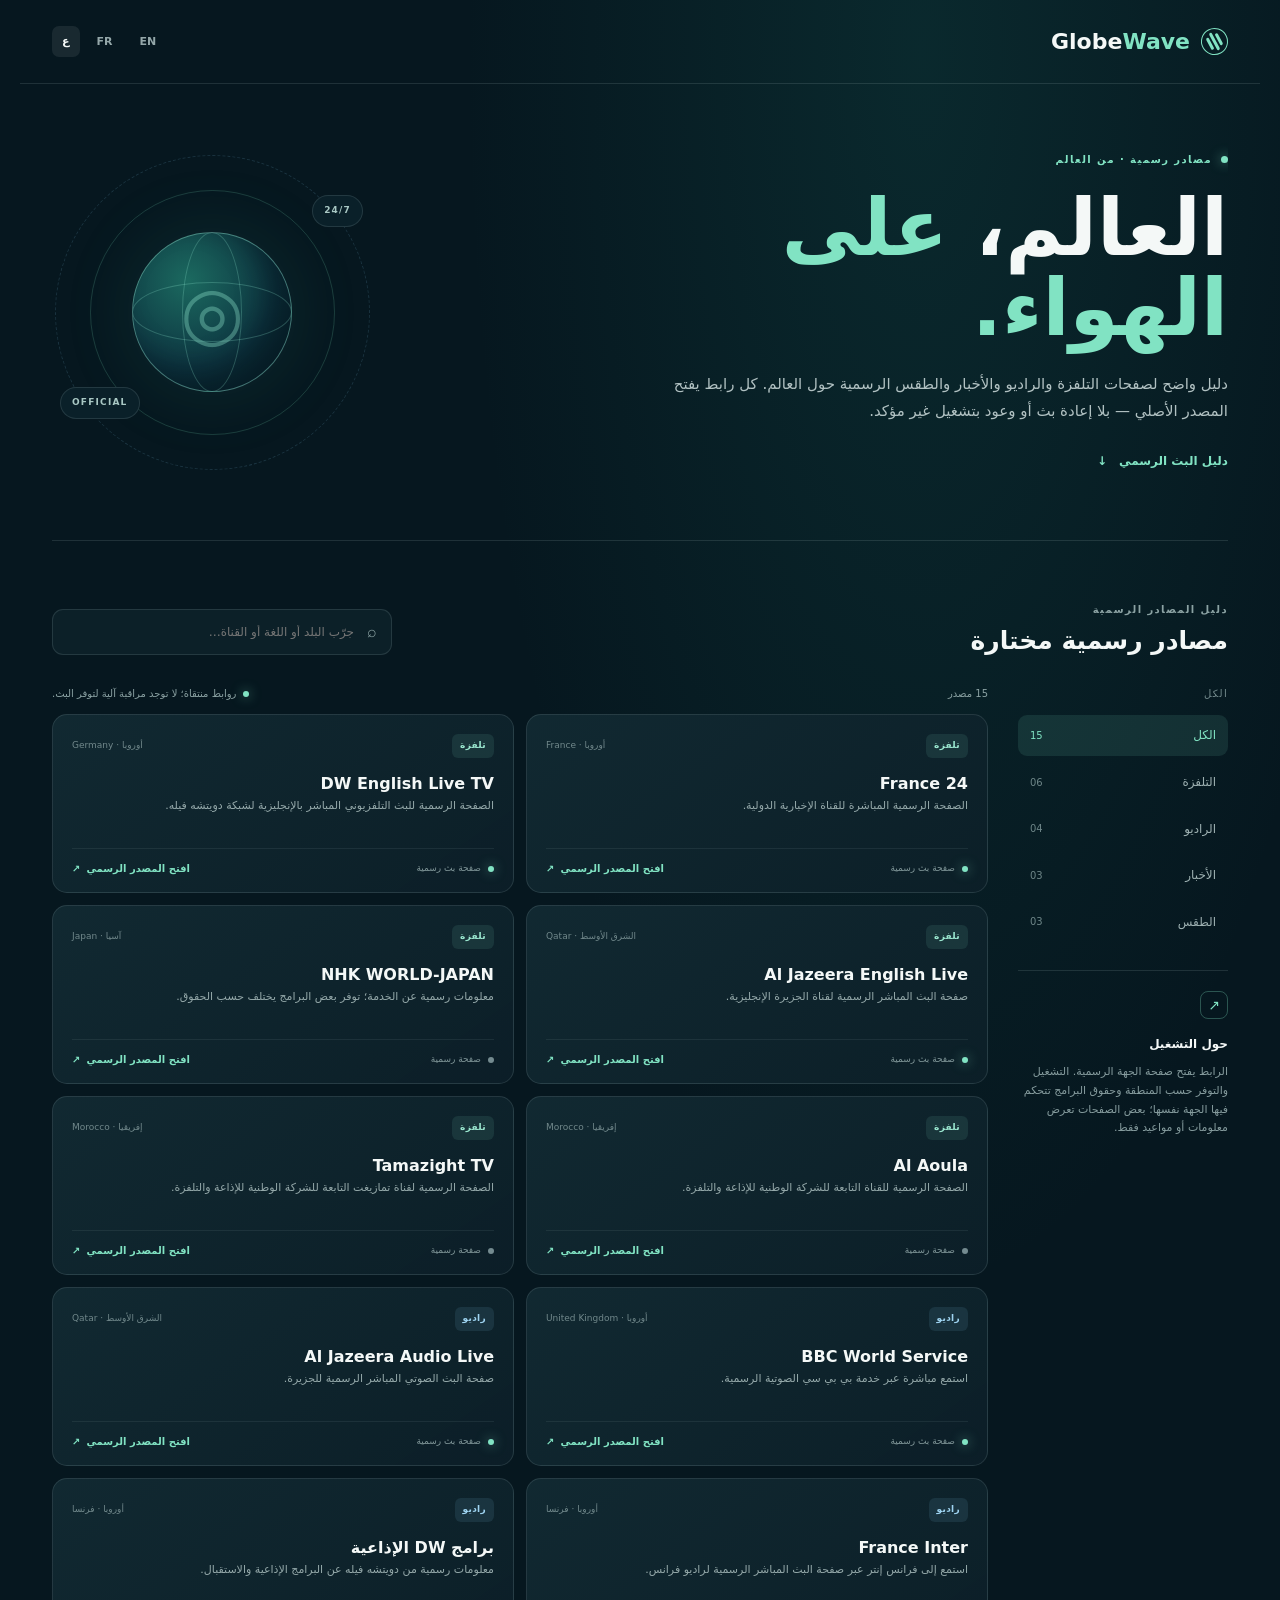
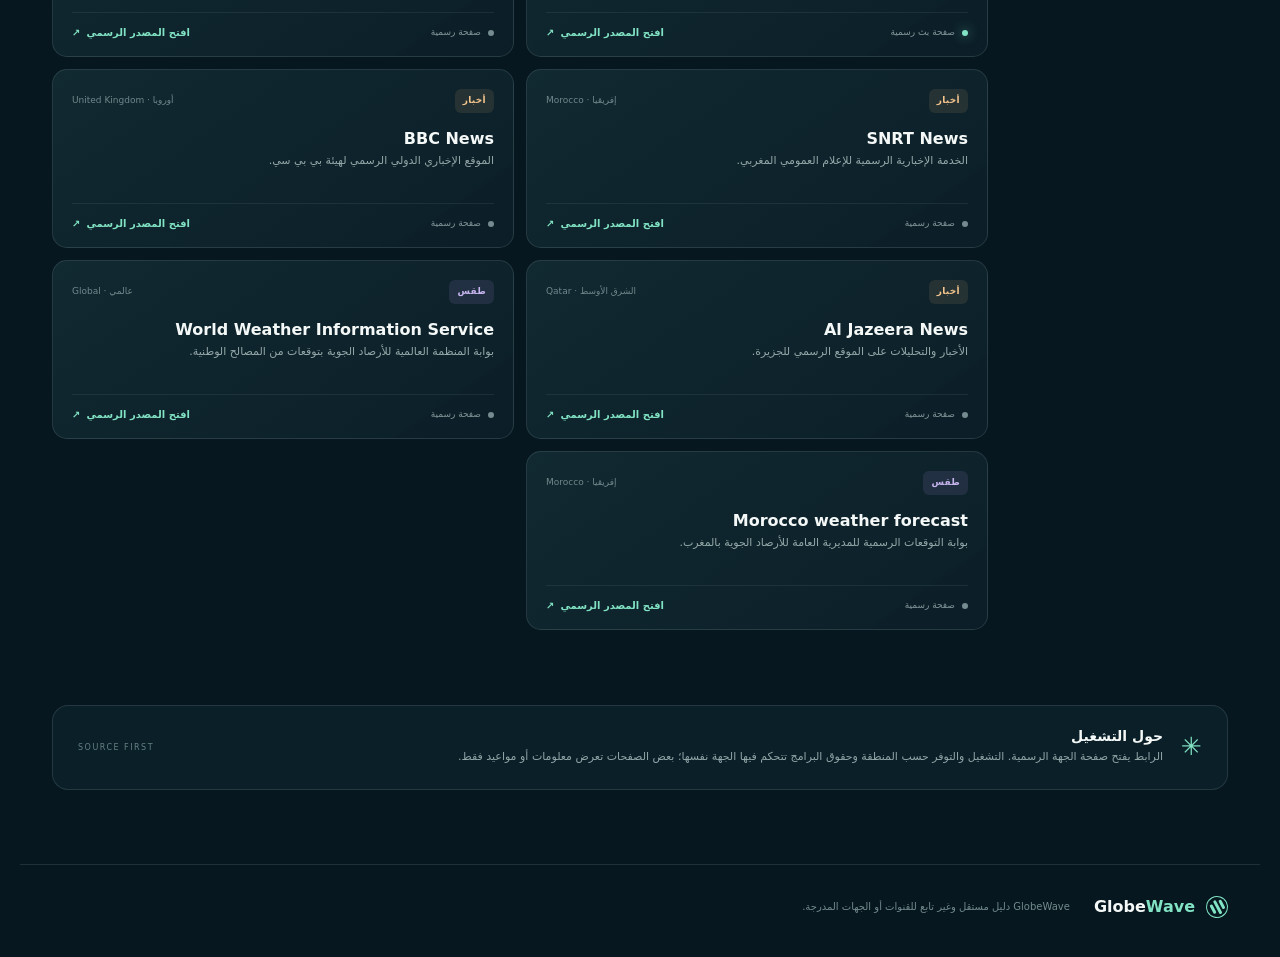
==== ar/index.html @ 3b7cfb83 "Broaden and verify global radio sources" ====
<!doctype html>
<html lang="ar" dir="rtl">
<head>
<meta charset="utf-8"><meta name="viewport" content="width=device-width,initial-scale=1">
<title>GlobeWave — التلفزة والراديو والأخبار والطقس من مصادر رسمية حول العالم</title><meta name="description" content="دليل لصفحات التلفزة والراديو والأخبار والطقس الرسمية من هيئات البث والخدمات العمومية حول العالم.">
<link rel="canonical" href="https://yassin1986.github.io/globewave/ar/">
<link rel="alternate" hreflang="en" href="https://yassin1986.github.io/globewave/en/"><link rel="alternate" hreflang="fr" href="https://yassin1986.github.io/globewave/fr/"><link rel="alternate" hreflang="ar" href="https://yassin1986.github.io/globewave/ar/"><link rel="alternate" hreflang="x-default" href="https://yassin1986.github.io/globewave/">
<meta property="og:type" content="website"><meta property="og:site_name" content="GlobeWave"><meta property="og:title" content="GlobeWave — التلفزة والراديو والأخبار والطقس من مصادر رسمية حول العالم"><meta property="og:description" content="دليل لصفحات التلفزة والراديو والأخبار والطقس الرسمية من هيئات البث والخدمات العمومية حول العالم."><meta property="og:url" content="https://yassin1986.github.io/globewave/ar/"><meta property="og:locale" content="ar_MA">
<meta name="theme-color" content="#071b25"><meta name="robots" content="index,follow,max-image-preview:large">
<script type="application/ld+json">{"@context":"https://schema.org","@type":"WebSite","name":"GlobeWave","url":"https://yassin1986.github.io/globewave/","description":"دليل لصفحات التلفزة والراديو والأخبار والطقس الرسمية من هيئات البث والخدمات العمومية حول العالم.","inLanguage":"ar","availableLanguage":["ar","fr","en"]}</script>
<link rel="preload" href="https://yassin1986.github.io/globewave/assets/site.css" as="style"><link rel="stylesheet" href="https://yassin1986.github.io/globewave/assets/site.css">
</head><body class="rtl" data-language="ar">
<a class="skip-link" href="#directory">Skip to sources</a>
<header class="site-header"><a class="brand" href="https://yassin1986.github.io/globewave/ar/" aria-label="GlobeWave home"><span class="brand-mark" aria-hidden="true"><i></i><i></i><i></i></span><span>Globe<span>Wave</span></span></a><nav class="language-nav" aria-label="اللغة"><a  href="https://yassin1986.github.io/globewave/en/">EN</a><a  href="https://yassin1986.github.io/globewave/fr/">FR</a><a aria-current="page" href="https://yassin1986.github.io/globewave/ar/">ع</a></nav></header>
<main>
<section class="hero"><div class="hero-copy"><p class="eyebrow"><span class="pulse"></span>مصادر رسمية · من العالم</p><h1>العالم، <em>على الهواء.</em></h1><p class="intro">دليل واضح لصفحات التلفزة والراديو والأخبار والطقس الرسمية حول العالم. كل رابط يفتح المصدر الأصلي — بلا إعادة بث أو وعود بتشغيل غير مؤكد.</p><a class="hero-link" href="#directory">دليل البث الرسمي <span aria-hidden="true">↓</span></a></div><div class="orbit" aria-hidden="true"><div class="orbit-ring ring-one"></div><div class="orbit-ring ring-two"></div><div class="globe"><span>◎</span><i class="globe-line line-one"></i><i class="globe-line line-two"></i></div><span class="orbit-label label-one">24/7</span><span class="orbit-label label-two">OFFICIAL</span></div></section>
<section class="directory" id="directory"><div class="section-heading"><div><p class="eyebrow muted">دليل المصادر الرسمية</p><h2>مصادر رسمية مختارة</h2></div><label class="search"><span aria-hidden="true">⌕</span><span class="sr-only">ابحث في المصادر</span><input id="source-search" type="search" placeholder="جرّب البلد أو اللغة أو القناة…" autocomplete="off"></label></div>
<div class="directory-layout"><aside class="sidebar"><p class="side-label">الكل</p><button class="filter active" type="button" data-filter="all" aria-pressed="true">الكل<span>15</span></button><button class="filter" type="button" data-filter="tv" aria-pressed="false">التلفزة<span>06</span></button><button class="filter" type="button" data-filter="radio" aria-pressed="false">الراديو<span>04</span></button><button class="filter" type="button" data-filter="news" aria-pressed="false">الأخبار<span>03</span></button><button class="filter" type="button" data-filter="weather" aria-pressed="false">الطقس<span>03</span></button><div class="sidebar-note"><span class="note-icon" aria-hidden="true">↗</span><strong>حول التشغيل</strong><p>الرابط يفتح صفحة الجهة الرسمية. التشغيل والتوفر حسب المنطقة وحقوق البرامج تتحكم فيها الجهة نفسها؛ بعض الصفحات تعرض معلومات أو مواعيد فقط.</p></div></aside>
<div class="results"><div class="results-top"><span id="result-count">15 مصدر</span><span class="result-status"><i class="dot live"></i>روابط منتقاة؛ لا توجد مراقبة آلية لتوفر البث.</span></div><div class="source-grid"><article class="source-card" data-category="tv" data-search="france 24 france europe الصفحة الرسمية المباشرة للقناة الإخبارية الدولية.">
  <div class="card-top"><span class="category category-tv">تلفزة</span><span class="region">أوروبا · France</span></div>
  <h3>France 24</h3><p>الصفحة الرسمية المباشرة للقناة الإخبارية الدولية.</p>
  <div class="card-bottom"><span class="source-kind"><i class="dot live"></i>صفحة بث رسمية</span><a class="source-link" href="https://www.france24.com/en/live" target="_blank" rel="noopener noreferrer">افتح المصدر الرسمي <span aria-hidden="true">↗</span></a></div>
</article><article class="source-card" data-category="tv" data-search="dw english live tv germany europe الصفحة الرسمية للبث التلفزيوني المباشر بالإنجليزية لشبكة دويتشه فيله.">
  <div class="card-top"><span class="category category-tv">تلفزة</span><span class="region">أوروبا · Germany</span></div>
  <h3>DW English Live TV</h3><p>الصفحة الرسمية للبث التلفزيوني المباشر بالإنجليزية لشبكة دويتشه فيله.</p>
  <div class="card-bottom"><span class="source-kind"><i class="dot live"></i>صفحة بث رسمية</span><a class="source-link" href="https://www.dw.com/en/live-tv/channel-english" target="_blank" rel="noopener noreferrer">افتح المصدر الرسمي <span aria-hidden="true">↗</span></a></div>
</article><article class="source-card" data-category="tv" data-search="al jazeera english live qatar middle east صفحة البث المباشر الرسمية لقناة الجزيرة الإنجليزية.">
  <div class="card-top"><span class="category category-tv">تلفزة</span><span class="region">الشرق الأوسط · Qatar</span></div>
  <h3>Al Jazeera English Live</h3><p>صفحة البث المباشر الرسمية لقناة الجزيرة الإنجليزية.</p>
  <div class="card-bottom"><span class="source-kind"><i class="dot live"></i>صفحة بث رسمية</span><a class="source-link" href="https://www.aljazeera.com/live/" target="_blank" rel="noopener noreferrer">افتح المصدر الرسمي <span aria-hidden="true">↗</span></a></div>
</article><article class="source-card" data-category="tv" data-search="nhk world-japan japan asia معلومات رسمية عن الخدمة؛ توفر بعض البرامج يختلف حسب الحقوق.">
  <div class="card-top"><span class="category category-tv">تلفزة</span><span class="region">آسيا · Japan</span></div>
  <h3>NHK WORLD-JAPAN</h3><p>معلومات رسمية عن الخدمة؛ توفر بعض البرامج يختلف حسب الحقوق.</p>
  <div class="card-bottom"><span class="source-kind"><i class="dot "></i>صفحة رسمية</span><a class="source-link" href="https://www3.nhk.or.jp/nhkworld/en/faq/" target="_blank" rel="noopener noreferrer">افتح المصدر الرسمي <span aria-hidden="true">↗</span></a></div>
</article><article class="source-card" data-category="tv" data-search="al aoula morocco africa الصفحة الرسمية للقناة التابعة للشركة الوطنية للإذاعة والتلفزة.">
  <div class="card-top"><span class="category category-tv">تلفزة</span><span class="region">إفريقيا · Morocco</span></div>
  <h3>Al Aoula</h3><p>الصفحة الرسمية للقناة التابعة للشركة الوطنية للإذاعة والتلفزة.</p>
  <div class="card-bottom"><span class="source-kind"><i class="dot "></i>صفحة رسمية</span><a class="source-link" href="https://www.snrt.ma/chaine/al-aoula" target="_blank" rel="noopener noreferrer">افتح المصدر الرسمي <span aria-hidden="true">↗</span></a></div>
</article><article class="source-card" data-category="tv" data-search="tamazight tv morocco africa الصفحة الرسمية لقناة تمازيغت التابعة للشركة الوطنية للإذاعة والتلفزة.">
  <div class="card-top"><span class="category category-tv">تلفزة</span><span class="region">إفريقيا · Morocco</span></div>
  <h3>Tamazight TV</h3><p>الصفحة الرسمية لقناة تمازيغت التابعة للشركة الوطنية للإذاعة والتلفزة.</p>
  <div class="card-bottom"><span class="source-kind"><i class="dot "></i>صفحة رسمية</span><a class="source-link" href="https://www.snrt.ma/chaine/tamazight" target="_blank" rel="noopener noreferrer">افتح المصدر الرسمي <span aria-hidden="true">↗</span></a></div>
</article><article class="source-card" data-category="radio" data-search="bbc world service united kingdom europe استمع مباشرة عبر خدمة بي بي سي الصوتية الرسمية.">
  <div class="card-top"><span class="category category-radio">راديو</span><span class="region">أوروبا · United Kingdom</span></div>
  <h3>BBC World Service</h3><p>استمع مباشرة عبر خدمة بي بي سي الصوتية الرسمية.</p>
  <div class="card-bottom"><span class="source-kind"><i class="dot live"></i>صفحة بث رسمية</span><a class="source-link" href="https://www.bbc.co.uk/sounds/play/live/bbc_world_service" target="_blank" rel="noopener noreferrer">افتح المصدر الرسمي <span aria-hidden="true">↗</span></a></div>
</article><article class="source-card" data-category="radio" data-search="al jazeera audio live qatar middle east صفحة البث الصوتي المباشر الرسمية للجزيرة.">
  <div class="card-top"><span class="category category-radio">راديو</span><span class="region">الشرق الأوسط · Qatar</span></div>
  <h3>Al Jazeera Audio Live</h3><p>صفحة البث الصوتي المباشر الرسمية للجزيرة.</p>
  <div class="card-bottom"><span class="source-kind"><i class="dot live"></i>صفحة بث رسمية</span><a class="source-link" href="https://www.aljazeera.com/audio/live/" target="_blank" rel="noopener noreferrer">افتح المصدر الرسمي <span aria-hidden="true">↗</span></a></div>
</article><article class="source-card" data-category="radio" data-search="france inter france europe استمع إلى فرانس إنتر عبر صفحة البث المباشر الرسمية لراديو فرانس.">
  <div class="card-top"><span class="category category-radio">راديو</span><span class="region">أوروبا · فرنسا</span></div>
  <h3>France Inter</h3><p>استمع إلى فرانس إنتر عبر صفحة البث المباشر الرسمية لراديو فرانس.</p>
  <div class="card-bottom"><span class="source-kind"><i class="dot live"></i>صفحة بث رسمية</span><a class="source-link" href="https://www.radiofrance.fr/franceinter/direct" target="_blank" rel="noopener noreferrer">افتح المصدر الرسمي <span aria-hidden="true">↗</span></a></div>
</article><article class="source-card" data-category="radio" data-search="برامج dw الإذاعية germany europe معلومات رسمية من دويتشه فيله عن البرامج الإذاعية والاستقبال.">
  <div class="card-top"><span class="category category-radio">راديو</span><span class="region">أوروبا · فرنسا</span></div>
  <h3>برامج DW الإذاعية</h3><p>معلومات رسمية من دويتشه فيله عن البرامج الإذاعية والاستقبال.</p>
  <div class="card-bottom"><span class="source-kind"><i class="dot "></i>صفحة رسمية</span><a class="source-link" href="https://corporate.dw.com/en/dw-radio-programs/a-1777509" target="_blank" rel="noopener noreferrer">افتح المصدر الرسمي <span aria-hidden="true">↗</span></a></div>
</article><article class="source-card" data-category="news" data-search="snrt news morocco africa الخدمة الإخبارية الرسمية للإعلام العمومي المغربي.">
  <div class="card-top"><span class="category category-news">أخبار</span><span class="region">إفريقيا · Morocco</span></div>
  <h3>SNRT News</h3><p>الخدمة الإخبارية الرسمية للإعلام العمومي المغربي.</p>
  <div class="card-bottom"><span class="source-kind"><i class="dot "></i>صفحة رسمية</span><a class="source-link" href="https://snrtnews.com/fr" target="_blank" rel="noopener noreferrer">افتح المصدر الرسمي <span aria-hidden="true">↗</span></a></div>
</article><article class="source-card" data-category="news" data-search="bbc news united kingdom europe الموقع الإخباري الدولي الرسمي لهيئة بي بي سي.">
  <div class="card-top"><span class="category category-news">أخبار</span><span class="region">أوروبا · United Kingdom</span></div>
  <h3>BBC News</h3><p>الموقع الإخباري الدولي الرسمي لهيئة بي بي سي.</p>
  <div class="card-bottom"><span class="source-kind"><i class="dot "></i>صفحة رسمية</span><a class="source-link" href="https://www.bbc.com/news" target="_blank" rel="noopener noreferrer">افتح المصدر الرسمي <span aria-hidden="true">↗</span></a></div>
</article><article class="source-card" data-category="news" data-search="al jazeera news qatar middle east الأخبار والتحليلات على الموقع الرسمي للجزيرة.">
  <div class="card-top"><span class="category category-news">أخبار</span><span class="region">الشرق الأوسط · Qatar</span></div>
  <h3>Al Jazeera News</h3><p>الأخبار والتحليلات على الموقع الرسمي للجزيرة.</p>
  <div class="card-bottom"><span class="source-kind"><i class="dot "></i>صفحة رسمية</span><a class="source-link" href="https://www.aljazeera.com/" target="_blank" rel="noopener noreferrer">افتح المصدر الرسمي <span aria-hidden="true">↗</span></a></div>
</article><article class="source-card" data-category="weather" data-search="world weather information service global global بوابة المنظمة العالمية للأرصاد الجوية بتوقعات من المصالح الوطنية.">
  <div class="card-top"><span class="category category-weather">طقس</span><span class="region">عالمي · Global</span></div>
  <h3>World Weather Information Service</h3><p>بوابة المنظمة العالمية للأرصاد الجوية بتوقعات من المصالح الوطنية.</p>
  <div class="card-bottom"><span class="source-kind"><i class="dot "></i>صفحة رسمية</span><a class="source-link" href="https://worldweather.wmo.int/en/selection.html" target="_blank" rel="noopener noreferrer">افتح المصدر الرسمي <span aria-hidden="true">↗</span></a></div>
</article><article class="source-card" data-category="weather" data-search="morocco weather forecast morocco africa بوابة التوقعات الرسمية للمديرية العامة للأرصاد الجوية بالمغرب.">
  <div class="card-top"><span class="category category-weather">طقس</span><span class="region">إفريقيا · Morocco</span></div>
  <h3>Morocco weather forecast</h3><p>بوابة التوقعات الرسمية للمديرية العامة للأرصاد الجوية بالمغرب.</p>
  <div class="card-bottom"><span class="source-kind"><i class="dot "></i>صفحة رسمية</span><a class="source-link" href="https://www.marocmeteo.ma/fr" target="_blank" rel="noopener noreferrer">افتح المصدر الرسمي <span aria-hidden="true">↗</span></a></div>
</article></div><p class="empty-state" hidden>ما لقيناش مصادر مطابقة.</p></div></div></section>
<section class="trust-strip"><div class="trust-symbol">✳</div><div><h2>حول التشغيل</h2><p>الرابط يفتح صفحة الجهة الرسمية. التشغيل والتوفر حسب المنطقة وحقوق البرامج تتحكم فيها الجهة نفسها؛ بعض الصفحات تعرض معلومات أو مواعيد فقط.</p></div><span class="trust-mark">SOURCE FIRST</span></section>
</main><footer><a class="brand footer-brand" href="https://yassin1986.github.io/globewave/ar/"><span class="brand-mark" aria-hidden="true"><i></i><i></i><i></i></span><span>Globe<span>Wave</span></span></a><p>GlobeWave دليل مستقل وغير تابع للقنوات أو الجهات المدرجة.</p></footer>
<script defer src="https://yassin1986.github.io/globewave/assets/site.js"></script></body></html>
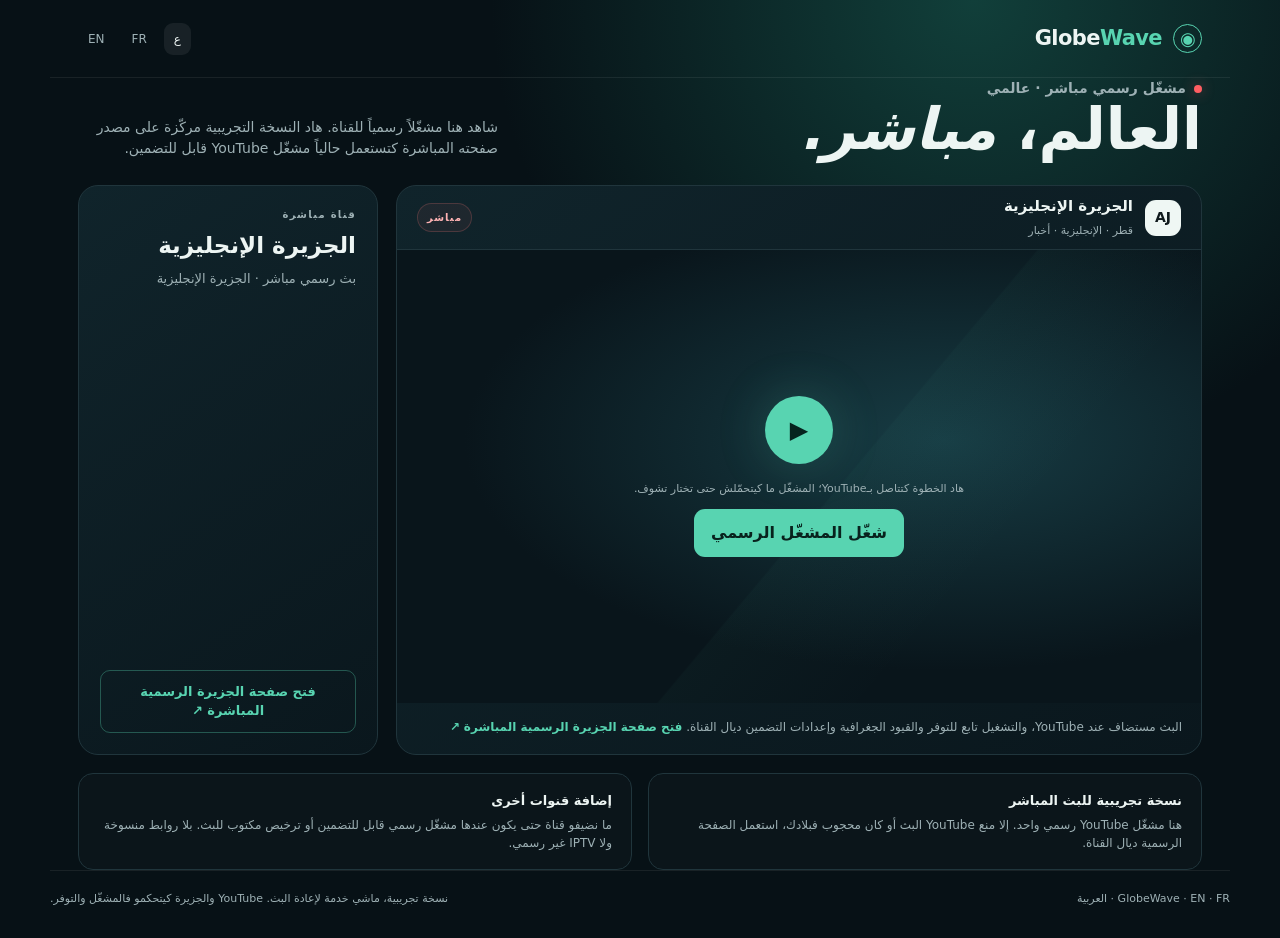
==== commit 8a1dac16: "Publish temporary live player test page" ====
--- a/ar/index.html
+++ b/ar/index.html
@@ -2,81 +2,22 @@
 <html lang="ar" dir="rtl">
 <head>
 <meta charset="utf-8"><meta name="viewport" content="width=device-width,initial-scale=1">
-<title>GlobeWave — التلفزة والراديو والأخبار والطقس من مصادر رسمية حول العالم</title><meta name="description" content="دليل لصفحات التلفزة والراديو والأخبار والطقس الرسمية من هيئات البث والخدمات العمومية حول العالم.">
-<link rel="canonical" href="https://yassin1986.github.io/globewave/ar/">
-<link rel="alternate" hreflang="en" href="https://yassin1986.github.io/globewave/en/"><link rel="alternate" hreflang="fr" href="https://yassin1986.github.io/globewave/fr/"><link rel="alternate" hreflang="ar" href="https://yassin1986.github.io/globewave/ar/"><link rel="alternate" hreflang="x-default" href="https://yassin1986.github.io/globewave/">
-<meta property="og:type" content="website"><meta property="og:site_name" content="GlobeWave"><meta property="og:title" content="GlobeWave — التلفزة والراديو والأخبار والطقس من مصادر رسمية حول العالم"><meta property="og:description" content="دليل لصفحات التلفزة والراديو والأخبار والطقس الرسمية من هيئات البث والخدمات العمومية حول العالم."><meta property="og:url" content="https://yassin1986.github.io/globewave/ar/"><meta property="og:locale" content="ar_MA">
-<meta name="theme-color" content="#071b25"><meta name="robots" content="index,follow,max-image-preview:large">
-<script type="application/ld+json">{"@context":"https://schema.org","@type":"WebSite","name":"GlobeWave","url":"https://yassin1986.github.io/globewave/","description":"دليل لصفحات التلفزة والراديو والأخبار والطقس الرسمية من هيئات البث والخدمات العمومية حول العالم.","inLanguage":"ar","availableLanguage":["ar","fr","en"]}</script>
-<link rel="preload" href="https://yassin1986.github.io/globewave/assets/site.css" as="style"><link rel="stylesheet" href="https://yassin1986.github.io/globewave/assets/site.css">
-</head><body class="rtl" data-language="ar">
-<a class="skip-link" href="#directory">Skip to sources</a>
-<header class="site-header"><a class="brand" href="https://yassin1986.github.io/globewave/ar/" aria-label="GlobeWave home"><span class="brand-mark" aria-hidden="true"><i></i><i></i><i></i></span><span>Globe<span>Wave</span></span></a><nav class="language-nav" aria-label="اللغة"><a  href="https://yassin1986.github.io/globewave/en/">EN</a><a  href="https://yassin1986.github.io/globewave/fr/">FR</a><a aria-current="page" href="https://yassin1986.github.io/globewave/ar/">ع</a></nav></header>
-<main>
-<section class="hero"><div class="hero-copy"><p class="eyebrow"><span class="pulse"></span>مصادر رسمية · من العالم</p><h1>العالم، <em>على الهواء.</em></h1><p class="intro">دليل واضح لصفحات التلفزة والراديو والأخبار والطقس الرسمية حول العالم. كل رابط يفتح المصدر الأصلي — بلا إعادة بث أو وعود بتشغيل غير مؤكد.</p><a class="hero-link" href="#directory">دليل البث الرسمي <span aria-hidden="true">↓</span></a></div><div class="orbit" aria-hidden="true"><div class="orbit-ring ring-one"></div><div class="orbit-ring ring-two"></div><div class="globe"><span>◎</span><i class="globe-line line-one"></i><i class="globe-line line-two"></i></div><span class="orbit-label label-one">24/7</span><span class="orbit-label label-two">OFFICIAL</span></div></section>
-<section class="directory" id="directory"><div class="section-heading"><div><p class="eyebrow muted">دليل المصادر الرسمية</p><h2>مصادر رسمية مختارة</h2></div><label class="search"><span aria-hidden="true">⌕</span><span class="sr-only">ابحث في المصادر</span><input id="source-search" type="search" placeholder="جرّب البلد أو اللغة أو القناة…" autocomplete="off"></label></div>
-<div class="directory-layout"><aside class="sidebar"><p class="side-label">الكل</p><button class="filter active" type="button" data-filter="all" aria-pressed="true">الكل<span>15</span></button><button class="filter" type="button" data-filter="tv" aria-pressed="false">التلفزة<span>06</span></button><button class="filter" type="button" data-filter="radio" aria-pressed="false">الراديو<span>04</span></button><button class="filter" type="button" data-filter="news" aria-pressed="false">الأخبار<span>03</span></button><button class="filter" type="button" data-filter="weather" aria-pressed="false">الطقس<span>03</span></button><div class="sidebar-note"><span class="note-icon" aria-hidden="true">↗</span><strong>حول التشغيل</strong><p>الرابط يفتح صفحة الجهة الرسمية. التشغيل والتوفر حسب المنطقة وحقوق البرامج تتحكم فيها الجهة نفسها؛ بعض الصفحات تعرض معلومات أو مواعيد فقط.</p></div></aside>
-<div class="results"><div class="results-top"><span id="result-count">15 مصدر</span><span class="result-status"><i class="dot live"></i>روابط منتقاة؛ لا توجد مراقبة آلية لتوفر البث.</span></div><div class="source-grid"><article class="source-card" data-category="tv" data-search="france 24 france europe الصفحة الرسمية المباشرة للقناة الإخبارية الدولية.">
-  <div class="card-top"><span class="category category-tv">تلفزة</span><span class="region">أوروبا · France</span></div>
-  <h3>France 24</h3><p>الصفحة الرسمية المباشرة للقناة الإخبارية الدولية.</p>
-  <div class="card-bottom"><span class="source-kind"><i class="dot live"></i>صفحة بث رسمية</span><a class="source-link" href="https://www.france24.com/en/live" target="_blank" rel="noopener noreferrer">افتح المصدر الرسمي <span aria-hidden="true">↗</span></a></div>
-</article><article class="source-card" data-category="tv" data-search="dw english live tv germany europe الصفحة الرسمية للبث التلفزيوني المباشر بالإنجليزية لشبكة دويتشه فيله.">
-  <div class="card-top"><span class="category category-tv">تلفزة</span><span class="region">أوروبا · Germany</span></div>
-  <h3>DW English Live TV</h3><p>الصفحة الرسمية للبث التلفزيوني المباشر بالإنجليزية لشبكة دويتشه فيله.</p>
-  <div class="card-bottom"><span class="source-kind"><i class="dot live"></i>صفحة بث رسمية</span><a class="source-link" href="https://www.dw.com/en/live-tv/channel-english" target="_blank" rel="noopener noreferrer">افتح المصدر الرسمي <span aria-hidden="true">↗</span></a></div>
-</article><article class="source-card" data-category="tv" data-search="al jazeera english live qatar middle east صفحة البث المباشر الرسمية لقناة الجزيرة الإنجليزية.">
-  <div class="card-top"><span class="category category-tv">تلفزة</span><span class="region">الشرق الأوسط · Qatar</span></div>
-  <h3>Al Jazeera English Live</h3><p>صفحة البث المباشر الرسمية لقناة الجزيرة الإنجليزية.</p>
-  <div class="card-bottom"><span class="source-kind"><i class="dot live"></i>صفحة بث رسمية</span><a class="source-link" href="https://www.aljazeera.com/live/" target="_blank" rel="noopener noreferrer">افتح المصدر الرسمي <span aria-hidden="true">↗</span></a></div>
-</article><article class="source-card" data-category="tv" data-search="nhk world-japan japan asia معلومات رسمية عن الخدمة؛ توفر بعض البرامج يختلف حسب الحقوق.">
-  <div class="card-top"><span class="category category-tv">تلفزة</span><span class="region">آسيا · Japan</span></div>
-  <h3>NHK WORLD-JAPAN</h3><p>معلومات رسمية عن الخدمة؛ توفر بعض البرامج يختلف حسب الحقوق.</p>
-  <div class="card-bottom"><span class="source-kind"><i class="dot "></i>صفحة رسمية</span><a class="source-link" href="https://www3.nhk.or.jp/nhkworld/en/faq/" target="_blank" rel="noopener noreferrer">افتح المصدر الرسمي <span aria-hidden="true">↗</span></a></div>
-</article><article class="source-card" data-category="tv" data-search="al aoula morocco africa الصفحة الرسمية للقناة التابعة للشركة الوطنية للإذاعة والتلفزة.">
-  <div class="card-top"><span class="category category-tv">تلفزة</span><span class="region">إفريقيا · Morocco</span></div>
-  <h3>Al Aoula</h3><p>الصفحة الرسمية للقناة التابعة للشركة الوطنية للإذاعة والتلفزة.</p>
-  <div class="card-bottom"><span class="source-kind"><i class="dot "></i>صفحة رسمية</span><a class="source-link" href="https://www.snrt.ma/chaine/al-aoula" target="_blank" rel="noopener noreferrer">افتح المصدر الرسمي <span aria-hidden="true">↗</span></a></div>
-</article><article class="source-card" data-category="tv" data-search="tamazight tv morocco africa الصفحة الرسمية لقناة تمازيغت التابعة للشركة الوطنية للإذاعة والتلفزة.">
-  <div class="card-top"><span class="category category-tv">تلفزة</span><span class="region">إفريقيا · Morocco</span></div>
-  <h3>Tamazight TV</h3><p>الصفحة الرسمية لقناة تمازيغت التابعة للشركة الوطنية للإذاعة والتلفزة.</p>
-  <div class="card-bottom"><span class="source-kind"><i class="dot "></i>صفحة رسمية</span><a class="source-link" href="https://www.snrt.ma/chaine/tamazight" target="_blank" rel="noopener noreferrer">افتح المصدر الرسمي <span aria-hidden="true">↗</span></a></div>
-</article><article class="source-card" data-category="radio" data-search="bbc world service united kingdom europe استمع مباشرة عبر خدمة بي بي سي الصوتية الرسمية.">
-  <div class="card-top"><span class="category category-radio">راديو</span><span class="region">أوروبا · United Kingdom</span></div>
-  <h3>BBC World Service</h3><p>استمع مباشرة عبر خدمة بي بي سي الصوتية الرسمية.</p>
-  <div class="card-bottom"><span class="source-kind"><i class="dot live"></i>صفحة بث رسمية</span><a class="source-link" href="https://www.bbc.co.uk/sounds/play/live/bbc_world_service" target="_blank" rel="noopener noreferrer">افتح المصدر الرسمي <span aria-hidden="true">↗</span></a></div>
-</article><article class="source-card" data-category="radio" data-search="al jazeera audio live qatar middle east صفحة البث الصوتي المباشر الرسمية للجزيرة.">
-  <div class="card-top"><span class="category category-radio">راديو</span><span class="region">الشرق الأوسط · Qatar</span></div>
-  <h3>Al Jazeera Audio Live</h3><p>صفحة البث الصوتي المباشر الرسمية للجزيرة.</p>
-  <div class="card-bottom"><span class="source-kind"><i class="dot live"></i>صفحة بث رسمية</span><a class="source-link" href="https://www.aljazeera.com/audio/live/" target="_blank" rel="noopener noreferrer">افتح المصدر الرسمي <span aria-hidden="true">↗</span></a></div>
-</article><article class="source-card" data-category="radio" data-search="france inter france europe استمع إلى فرانس إنتر عبر صفحة البث المباشر الرسمية لراديو فرانس.">
-  <div class="card-top"><span class="category category-radio">راديو</span><span class="region">أوروبا · فرنسا</span></div>
-  <h3>France Inter</h3><p>استمع إلى فرانس إنتر عبر صفحة البث المباشر الرسمية لراديو فرانس.</p>
-  <div class="card-bottom"><span class="source-kind"><i class="dot live"></i>صفحة بث رسمية</span><a class="source-link" href="https://www.radiofrance.fr/franceinter/direct" target="_blank" rel="noopener noreferrer">افتح المصدر الرسمي <span aria-hidden="true">↗</span></a></div>
-</article><article class="source-card" data-category="radio" data-search="برامج dw الإذاعية germany europe معلومات رسمية من دويتشه فيله عن البرامج الإذاعية والاستقبال.">
-  <div class="card-top"><span class="category category-radio">راديو</span><span class="region">أوروبا · فرنسا</span></div>
-  <h3>برامج DW الإذاعية</h3><p>معلومات رسمية من دويتشه فيله عن البرامج الإذاعية والاستقبال.</p>
-  <div class="card-bottom"><span class="source-kind"><i class="dot "></i>صفحة رسمية</span><a class="source-link" href="https://corporate.dw.com/en/dw-radio-programs/a-1777509" target="_blank" rel="noopener noreferrer">افتح المصدر الرسمي <span aria-hidden="true">↗</span></a></div>
-</article><article class="source-card" data-category="news" data-search="snrt news morocco africa الخدمة الإخبارية الرسمية للإعلام العمومي المغربي.">
-  <div class="card-top"><span class="category category-news">أخبار</span><span class="region">إفريقيا · Morocco</span></div>
-  <h3>SNRT News</h3><p>الخدمة الإخبارية الرسمية للإعلام العمومي المغربي.</p>
-  <div class="card-bottom"><span class="source-kind"><i class="dot "></i>صفحة رسمية</span><a class="source-link" href="https://snrtnews.com/fr" target="_blank" rel="noopener noreferrer">افتح المصدر الرسمي <span aria-hidden="true">↗</span></a></div>
-</article><article class="source-card" data-category="news" data-search="bbc news united kingdom europe الموقع الإخباري الدولي الرسمي لهيئة بي بي سي.">
-  <div class="card-top"><span class="category category-news">أخبار</span><span class="region">أوروبا · United Kingdom</span></div>
-  <h3>BBC News</h3><p>الموقع الإخباري الدولي الرسمي لهيئة بي بي سي.</p>
-  <div class="card-bottom"><span class="source-kind"><i class="dot "></i>صفحة رسمية</span><a class="source-link" href="https://www.bbc.com/news" target="_blank" rel="noopener noreferrer">افتح المصدر الرسمي <span aria-hidden="true">↗</span></a></div>
-</article><article class="source-card" data-category="news" data-search="al jazeera news qatar middle east الأخبار والتحليلات على الموقع الرسمي للجزيرة.">
-  <div class="card-top"><span class="category category-news">أخبار</span><span class="region">الشرق الأوسط · Qatar</span></div>
-  <h3>Al Jazeera News</h3><p>الأخبار والتحليلات على الموقع الرسمي للجزيرة.</p>
-  <div class="card-bottom"><span class="source-kind"><i class="dot "></i>صفحة رسمية</span><a class="source-link" href="https://www.aljazeera.com/" target="_blank" rel="noopener noreferrer">افتح المصدر الرسمي <span aria-hidden="true">↗</span></a></div>
-</article><article class="source-card" data-category="weather" data-search="world weather information service global global بوابة المنظمة العالمية للأرصاد الجوية بتوقعات من المصالح الوطنية.">
-  <div class="card-top"><span class="category category-weather">طقس</span><span class="region">عالمي · Global</span></div>
-  <h3>World Weather Information Service</h3><p>بوابة المنظمة العالمية للأرصاد الجوية بتوقعات من المصالح الوطنية.</p>
-  <div class="card-bottom"><span class="source-kind"><i class="dot "></i>صفحة رسمية</span><a class="source-link" href="https://worldweather.wmo.int/en/selection.html" target="_blank" rel="noopener noreferrer">افتح المصدر الرسمي <span aria-hidden="true">↗</span></a></div>
-</article><article class="source-card" data-category="weather" data-search="morocco weather forecast morocco africa بوابة التوقعات الرسمية للمديرية العامة للأرصاد الجوية بالمغرب.">
-  <div class="card-top"><span class="category category-weather">طقس</span><span class="region">إفريقيا · Morocco</span></div>
-  <h3>Morocco weather forecast</h3><p>بوابة التوقعات الرسمية للمديرية العامة للأرصاد الجوية بالمغرب.</p>
-  <div class="card-bottom"><span class="source-kind"><i class="dot "></i>صفحة رسمية</span><a class="source-link" href="https://www.marocmeteo.ma/fr" target="_blank" rel="noopener noreferrer">افتح المصدر الرسمي <span aria-hidden="true">↗</span></a></div>
-</article></div><p class="empty-state" hidden>ما لقيناش مصادر مطابقة.</p></div></div></section>
-<section class="trust-strip"><div class="trust-symbol">✳</div><div><h2>حول التشغيل</h2><p>الرابط يفتح صفحة الجهة الرسمية. التشغيل والتوفر حسب المنطقة وحقوق البرامج تتحكم فيها الجهة نفسها؛ بعض الصفحات تعرض معلومات أو مواعيد فقط.</p></div><span class="trust-mark">SOURCE FIRST</span></section>
-</main><footer><a class="brand footer-brand" href="https://yassin1986.github.io/globewave/ar/"><span class="brand-mark" aria-hidden="true"><i></i><i></i><i></i></span><span>Globe<span>Wave</span></span></a><p>GlobeWave دليل مستقل وغير تابع للقنوات أو الجهات المدرجة.</p></footer>
-<script defer src="https://yassin1986.github.io/globewave/assets/site.js"></script></body></html>+<title>GlobeWave — بث التلفزة داخل الصفحة</title><meta name="description" content="شاهد مشغّل قناة رسمي داخل GlobeWave مع توضيح قيود التوفر والتشغيل حسب المنطقة.">
+<meta name="robots" content="noindex,nofollow"><meta name="theme-color" content="#071116">
+<link rel="stylesheet" href="../assets/player.css">
+</head>
+<body class="rtl">
+<header class="topbar wrap"><a class="brand" href="../index.html" aria-label="GlobeWave"><span class="brand-mark" aria-hidden="true">◉</span><span>Globe<em>Wave</em></span></a><nav class="languages" aria-label="Language"><a  href="../index.html">EN</a><a  href="../fr/index.html">FR</a><a aria-current="page" href="../ar/index.html" lang="ar">ع</a></nav></header>
+<main class="wrap">
+<section class="intro"><div><p class="eyebrow"><span class="live-dot"></span>مشغّل رسمي مباشر · عالمي</p><h1>العالم، <em>مباشر.</em></h1></div><p>شاهد هنا مشغّلاً رسمياً للقناة. هاد النسخة التجريبية مركّزة على مصدر صفحته المباشرة كتستعمل حالياً مشغّل YouTube قابل للتضمين.</p></section>
+<section class="stage" aria-label="Live player">
+<article class="player-card"><div class="player-head"><div class="station"><div class="station-logo" aria-hidden="true">AJ</div><div><h2>الجزيرة الإنجليزية</h2><small>قطر · الإنجليزية · أخبار</small></div></div><span class="onair">مباشر</span></div>
+<div class="screen" id="player-frame"><div class="preload" id="player-consent"><div class="play-icon" aria-hidden="true">▶</div><p class="consent">هاد الخطوة كتتاصل بـYouTube؛ المشغّل ما كيتحمّلش حتى تختار تشوف.</p><button class="primary" id="load-player" type="button">شغّل المشغّل الرسمي</button></div></div>
+<div class="player-foot"><p>البث مستضاف عند YouTube، والتشغيل تابع للتوفر والقيود الجغرافية وإعدادات التضمين ديال القناة. <a href="https://www.aljazeera.com/video/live" target="_blank" rel="noopener noreferrer">فتح صفحة الجزيرة الرسمية المباشرة ↗</a></p></div></article>
+<aside class="side-card"><span class="side-kicker">قناة مباشرة</span><h2>الجزيرة الإنجليزية</h2><p>بث رسمي مباشر · الجزيرة الإنجليزية</p><a class="official-link" href="https://www.aljazeera.com/video/live" target="_blank" rel="noopener noreferrer">فتح صفحة الجزيرة الرسمية المباشرة ↗</a></aside>
+</section>
+<section class="below"><article class="info"><h3>نسخة تجريبية للبث المباشر</h3><p>هنا مشغّل YouTube رسمي واحد. إلا منع YouTube البث أو كان محجوب فبلادك، استعمل الصفحة الرسمية ديال القناة.</p></article><article class="info"><h3>إضافة قنوات أخرى</h3><p>ما نضيفو قناة حتى يكون عندها مشغّل رسمي قابل للتضمين أو ترخيص مكتوب للبث. بلا روابط منسوخة ولا IPTV غير رسمي.</p></article></section>
+</main>
+<footer class="footer wrap"><span>GlobeWave · EN · FR · العربية</span><span>نسخة تجريبية، ماشي خدمة لإعادة البث. YouTube والجزيرة كيتحكمو فالمشغّل والتوفر.</span></footer>
+<script src="../assets/player.js" defer></script>
+</body></html>
--- a/assets/player.css
+++ b/assets/player.css
@@ -0,0 +1 @@
+:root{color-scheme:dark;--bg:#071116;--panel:#0d1d24;--panel2:#11252d;--line:#20353c;--ink:#edf5f3;--muted:#9eb1b5;--mint:#58d4b1;--gold:#efc880;font-family:Inter,ui-sans-serif,system-ui,-apple-system,'Noto Sans Arabic',sans-serif}*{box-sizing:border-box}body{margin:0;min-height:100vh;color:var(--ink);background:radial-gradient(ellipse at 76% 0%,#113f3a 0,transparent 35%),var(--bg);line-height:1.5}a{color:inherit;text-decoration:none}button{font:inherit}.wrap{max-width:1180px;margin:auto;padding:0 28px}.topbar{height:78px;border-bottom:1px solid #ffffff12;display:flex;align-items:center;justify-content:space-between}.brand{display:flex;align-items:center;gap:11px;font-weight:800;font-size:21px;letter-spacing:-.6px}.brand-mark{width:29px;height:29px;border:1.5px solid var(--mint);border-radius:50%;display:grid;place-items:center;color:var(--mint);font-size:18px}.brand span:last-child em{font-style:normal;color:var(--mint)}.languages{display:flex;gap:7px}.languages a{font-size:12px;padding:7px 10px;border-radius:9px;color:var(--muted)}.languages a[aria-current=page]{background:#ffffff12;color:var(--ink)}main{padding:46px 0 72px}.intro{display:flex;justify-content:space-between;align-items:end;gap:30px;margin-bottom:26px}.eyebrow{color:var(--mint);font-size:11px;font-weight:800;letter-spacing:1.35px;text-transform:uppercase;margin:0 0 13px}.live-dot{display:inline-block;width:8px;height:8px;border-radius:50%;background:#ff5e62;box-shadow:0 0 14px #ff5e6277;margin-inline-end:8px}h1{font-size:clamp(36px,5vw,58px);line-height:1.04;letter-spacing:-1.9px;margin:0}.intro p{color:var(--muted);max-width:420px;margin:0;font-size:14px}.stage{display:grid;grid-template-columns:minmax(0,1fr) 300px;gap:18px;align-items:stretch}.player-card,.side-card{border:1px solid var(--line);border-radius:20px;background:linear-gradient(145deg,#10242b,#0a171d);overflow:hidden}.player-head{height:64px;padding:0 20px;display:flex;align-items:center;justify-content:space-between;border-bottom:1px solid var(--line)}.station{display:flex;align-items:center;gap:12px}.station-logo{width:36px;height:36px;border-radius:11px;background:#eff7f4;color:#101a1d;display:grid;place-items:center;font-weight:900;font-size:12px}.station h2{font-size:15px;margin:0}.station small{font-size:11px;color:var(--muted)}.onair{font-size:10px;letter-spacing:1px;font-weight:800;color:#ffb3b4;border:1px solid #ff777733;background:#ff777310;padding:6px 9px;border-radius:999px}.screen{position:relative;aspect-ratio:16/9;background:radial-gradient(ellipse at 68% 42%,#173c44 0,#09151b 62%);display:grid;place-items:center}.screen:before{content:'';position:absolute;inset:0;background:linear-gradient(130deg,transparent 54%,#58d4b108 54.2%,transparent 72%)}.screen iframe{position:absolute;inset:0;width:100%;height:100%;border:0}.preload{position:relative;z-index:1;text-align:center;max-width:400px;padding:25px}.play-icon{width:68px;height:68px;margin:0 auto 17px;border-radius:50%;background:var(--mint);color:#06231e;display:grid;place-items:center;font-size:24px;box-shadow:0 0 50px #58d4b134}.preload p{font-size:13px;color:#bac9c9;margin:0 0 16px}.primary{border:0;border-radius:11px;background:var(--mint);color:#08221d;font-weight:800;padding:12px 17px;cursor:pointer}.primary:hover{filter:brightness(1.08);transform:translateY(-1px)}.primary:focus-visible,a:focus-visible{outline:3px solid var(--gold);outline-offset:3px}.player-foot{padding:15px 19px 18px;color:var(--muted);font-size:12px}.player-foot p{margin:0}.player-foot a{color:var(--mint);font-weight:700}.side-card{padding:21px;display:flex;flex-direction:column}.side-kicker{color:var(--muted);font-size:10px;letter-spacing:1.25px;font-weight:800}.side-card h2{font-size:23px;line-height:1.16;margin:10px 0}.side-card p{font-size:13px;color:var(--muted);margin:0 0 17px}.official-link{margin-top:auto;border:1px solid #58d4b155;color:var(--mint);font-weight:700;text-align:center;padding:11px 13px;border-radius:10px;font-size:13px}.below{display:grid;grid-template-columns:1fr 1fr;gap:16px;margin-top:18px}.info{padding:17px 19px;border:1px solid var(--line);border-radius:15px;background:#ffffff04}.info h3{font-size:13px;margin:0 0 6px}.info p{font-size:12px;color:var(--muted);margin:0}.footer{border-top:1px solid #ffffff12;padding:20px 0 30px;color:var(--muted);font-size:11px;display:flex;justify-content:space-between;gap:24px}.consent{font-size:11px!important;margin:0 0 12px!important;color:#9eb1b5!important}.rtl{direction:rtl}.rtl h1{letter-spacing:0}.rtl .eyebrow{letter-spacing:0}.rtl .station-logo{font-size:14px}.rtl .footer{direction:rtl}.rtl .player-head{direction:rtl}.rtl .intro{direction:rtl}.rtl .stage{direction:rtl}.rtl .languages{direction:ltr}@media(max-width:820px){.stage{grid-template-columns:1fr}.side-card{min-height:210px}.intro{display:block}.intro p{margin-top:14px}.below{grid-template-columns:1fr}}@media(max-width:520px){.wrap{padding:0 16px}.topbar{height:66px}.brand{font-size:18px}.languages a{padding:6px 8px}main{padding:32px 0 50px}.player-head{padding:0 13px}.screen{aspect-ratio:16/10}.preload{padding:16px}.play-icon{width:55px;height:55px}.footer{display:block}.footer>*+*{margin-top:10px}}
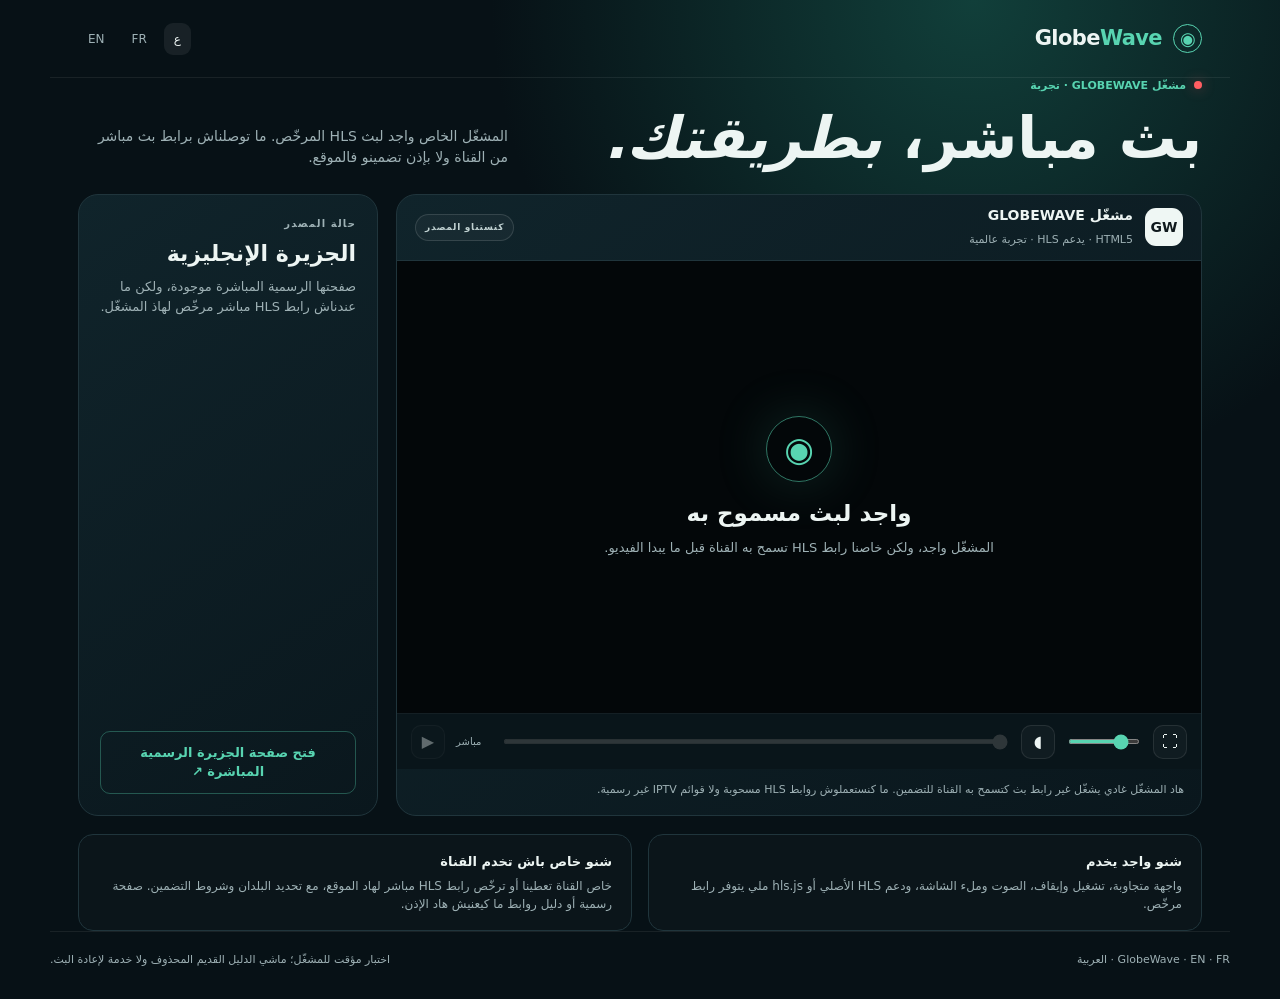
==== commit d1278f94: "Replace embedded video with custom HLS player" ====
--- a/ar/index.html
+++ b/ar/index.html
@@ -2,22 +2,24 @@
 <html lang="ar" dir="rtl">
 <head>
 <meta charset="utf-8"><meta name="viewport" content="width=device-width,initial-scale=1">
-<title>GlobeWave — بث التلفزة داخل الصفحة</title><meta name="description" content="شاهد مشغّل قناة رسمي داخل GlobeWave مع توضيح قيود التوفر والتشغيل حسب المنطقة.">
+<title>GlobeWave — مشغّل خاص للبث المباشر</title>
+<meta name="description" content="نموذج مشغّل GlobeWave. التشغيل متاح فقط للبث الذي تسمح به القناة للتضمين.">
 <meta name="robots" content="noindex,nofollow"><meta name="theme-color" content="#071116">
 <link rel="stylesheet" href="../assets/player.css">
 </head>
 <body class="rtl">
-<header class="topbar wrap"><a class="brand" href="../index.html" aria-label="GlobeWave"><span class="brand-mark" aria-hidden="true">◉</span><span>Globe<em>Wave</em></span></a><nav class="languages" aria-label="Language"><a  href="../index.html">EN</a><a  href="../fr/index.html">FR</a><a aria-current="page" href="../ar/index.html" lang="ar">ع</a></nav></header>
+<header class="topbar wrap"><a class="brand" href="../index.html" aria-label="GlobeWave"><span class="brand-mark" aria-hidden="true">◉</span><span>Globe<em>Wave</em></span></a><nav class="languages" aria-label="اللغة"><a href="../index.html">EN</a><a href="../fr/index.html">FR</a><a aria-current="page" href="../ar/index.html" lang="ar">ع</a></nav></header>
 <main class="wrap">
-<section class="intro"><div><p class="eyebrow"><span class="live-dot"></span>مشغّل رسمي مباشر · عالمي</p><h1>العالم، <em>مباشر.</em></h1></div><p>شاهد هنا مشغّلاً رسمياً للقناة. هاد النسخة التجريبية مركّزة على مصدر صفحته المباشرة كتستعمل حالياً مشغّل YouTube قابل للتضمين.</p></section>
-<section class="stage" aria-label="Live player">
-<article class="player-card"><div class="player-head"><div class="station"><div class="station-logo" aria-hidden="true">AJ</div><div><h2>الجزيرة الإنجليزية</h2><small>قطر · الإنجليزية · أخبار</small></div></div><span class="onair">مباشر</span></div>
-<div class="screen" id="player-frame"><div class="preload" id="player-consent"><div class="play-icon" aria-hidden="true">▶</div><p class="consent">هاد الخطوة كتتاصل بـYouTube؛ المشغّل ما كيتحمّلش حتى تختار تشوف.</p><button class="primary" id="load-player" type="button">شغّل المشغّل الرسمي</button></div></div>
-<div class="player-foot"><p>البث مستضاف عند YouTube، والتشغيل تابع للتوفر والقيود الجغرافية وإعدادات التضمين ديال القناة. <a href="https://www.aljazeera.com/video/live" target="_blank" rel="noopener noreferrer">فتح صفحة الجزيرة الرسمية المباشرة ↗</a></p></div></article>
-<aside class="side-card"><span class="side-kicker">قناة مباشرة</span><h2>الجزيرة الإنجليزية</h2><p>بث رسمي مباشر · الجزيرة الإنجليزية</p><a class="official-link" href="https://www.aljazeera.com/video/live" target="_blank" rel="noopener noreferrer">فتح صفحة الجزيرة الرسمية المباشرة ↗</a></aside>
+<section class="intro"><div><p class="eyebrow"><span class="live-dot"></span>مشغّل GLOBEWAVE · تجربة</p><h1>بث مباشر، <em>بطريقتك.</em></h1></div><p>المشغّل الخاص واجد لبث HLS المرخّص. ما توصلناش برابط بث مباشر من القناة ولا بإذن تضمينو فالموقع.</p></section>
+<section class="stage" aria-label="مشغّل البث المباشر">
+<article class="player-card"><div class="player-head"><div class="station"><div class="station-logo" aria-hidden="true">GW</div><div><h2>مشغّل GLOBEWAVE</h2><small>HTML5 · يدعم HLS · تجربة عالمية</small></div></div><span class="status-pill" id="live-state">كنستناو المصدر</span></div>
+<div class="screen" id="player-shell"><video id="video" playsinline preload="none" aria-label="فيديو مباشر عبر GlobeWave"></video><div class="empty-state" id="empty-state"><div class="wave-mark" aria-hidden="true">◉</div><h2 data-i18n="waitingTitle">واجد لبث مسموح به</h2><p data-i18n="waitingBody">المشغّل واجد، ولكن خاصنا رابط HLS تسمح به القناة قبل ما يبدا الفيديو.</p></div><div class="error-state" id="error-state" hidden role="status"></div></div>
+<div class="controls" aria-label="أدوات المشغّل"><button class="icon-button" id="play-toggle" type="button" disabled aria-label="تشغيل">▶</button><span class="time" id="time-display">مباشر</span><input id="seek" class="seek" type="range" min="0" max="1000" value="1000" disabled aria-label="التقديم فالبث"><button class="icon-button" id="mute-toggle" type="button" aria-label="كتم الصوت">◖</button><input id="volume" class="volume" type="range" min="0" max="1" step="0.05" value="0.8" aria-label="الصوت"><button class="icon-button" id="fullscreen" type="button" aria-label="ملء الشاشة">⛶</button></div>
+<div class="player-foot"><p data-i18n="restriction">هاد المشغّل غادي يشغّل غير رابط بث كتسمح به القناة للتضمين. ما كنستعملوش روابط HLS مسحوبة ولا قوائم IPTV غير رسمية.</p></div></article>
+<aside class="side-card"><span class="side-kicker" data-i18n="channelLabel">حالة المصدر</span><h2 data-i18n="channelTitle">الجزيرة الإنجليزية</h2><p data-i18n="channelStatus">صفحتها الرسمية المباشرة موجودة، ولكن ما عندناش رابط HLS مباشر مرخّص لهاذ المشغّل.</p><a class="official-link" href="https://www.aljazeera.com/video/live" target="_blank" rel="noopener noreferrer" data-i18n="officialLink">فتح صفحة الجزيرة الرسمية المباشرة ↗</a></aside>
 </section>
-<section class="below"><article class="info"><h3>نسخة تجريبية للبث المباشر</h3><p>هنا مشغّل YouTube رسمي واحد. إلا منع YouTube البث أو كان محجوب فبلادك، استعمل الصفحة الرسمية ديال القناة.</p></article><article class="info"><h3>إضافة قنوات أخرى</h3><p>ما نضيفو قناة حتى يكون عندها مشغّل رسمي قابل للتضمين أو ترخيص مكتوب للبث. بلا روابط منسوخة ولا IPTV غير رسمي.</p></article></section>
+<section class="below"><article class="info"><h3 data-i18n="howTitle">شنو واجد يخدم</h3><p data-i18n="howBody">واجهة متجاوبة، تشغيل وإيقاف، الصوت وملء الشاشة، ودعم HLS الأصلي أو hls.js ملي يتوفر رابط مرخّص.</p></article><article class="info"><h3 data-i18n="nextTitle">شنو خاص باش تخدم القناة</h3><p data-i18n="nextBody">خاص القناة تعطينا أو ترخّص رابط HLS مباشر لهاد الموقع، مع تحديد البلدان وشروط التضمين. صفحة رسمية أو دليل روابط ما كيعنيش هاد الإذن.</p></article></section>
 </main>
-<footer class="footer wrap"><span>GlobeWave · EN · FR · العربية</span><span>نسخة تجريبية، ماشي خدمة لإعادة البث. YouTube والجزيرة كيتحكمو فالمشغّل والتوفر.</span></footer>
+<footer class="footer wrap"><span>GlobeWave · EN · FR · العربية</span><span data-i18n="footer">اختبار مؤقت للمشغّل؛ ماشي الدليل القديم المحذوف ولا خدمة لإعادة البث.</span></footer>
 <script src="../assets/player.js" defer></script>
-</body></html>+</body></html>
--- a/assets/player.css
+++ b/assets/player.css
@@ -1 +1 @@
-:root{color-scheme:dark;--bg:#071116;--panel:#0d1d24;--panel2:#11252d;--line:#20353c;--ink:#edf5f3;--muted:#9eb1b5;--mint:#58d4b1;--gold:#efc880;font-family:Inter,ui-sans-serif,system-ui,-apple-system,'Noto Sans Arabic',sans-serif}*{box-sizing:border-box}body{margin:0;min-height:100vh;color:var(--ink);background:radial-gradient(ellipse at 76% 0%,#113f3a 0,transparent 35%),var(--bg);line-height:1.5}a{color:inherit;text-decoration:none}button{font:inherit}.wrap{max-width:1180px;margin:auto;padding:0 28px}.topbar{height:78px;border-bottom:1px solid #ffffff12;display:flex;align-items:center;justify-content:space-between}.brand{display:flex;align-items:center;gap:11px;font-weight:800;font-size:21px;letter-spacing:-.6px}.brand-mark{width:29px;height:29px;border:1.5px solid var(--mint);border-radius:50%;display:grid;place-items:center;color:var(--mint);font-size:18px}.brand span:last-child em{font-style:normal;color:var(--mint)}.languages{display:flex;gap:7px}.languages a{font-size:12px;padding:7px 10px;border-radius:9px;color:var(--muted)}.languages a[aria-current=page]{background:#ffffff12;color:var(--ink)}main{padding:46px 0 72px}.intro{display:flex;justify-content:space-between;align-items:end;gap:30px;margin-bottom:26px}.eyebrow{color:var(--mint);font-size:11px;font-weight:800;letter-spacing:1.35px;text-transform:uppercase;margin:0 0 13px}.live-dot{display:inline-block;width:8px;height:8px;border-radius:50%;background:#ff5e62;box-shadow:0 0 14px #ff5e6277;margin-inline-end:8px}h1{font-size:clamp(36px,5vw,58px);line-height:1.04;letter-spacing:-1.9px;margin:0}.intro p{color:var(--muted);max-width:420px;margin:0;font-size:14px}.stage{display:grid;grid-template-columns:minmax(0,1fr) 300px;gap:18px;align-items:stretch}.player-card,.side-card{border:1px solid var(--line);border-radius:20px;background:linear-gradient(145deg,#10242b,#0a171d);overflow:hidden}.player-head{height:64px;padding:0 20px;display:flex;align-items:center;justify-content:space-between;border-bottom:1px solid var(--line)}.station{display:flex;align-items:center;gap:12px}.station-logo{width:36px;height:36px;border-radius:11px;background:#eff7f4;color:#101a1d;display:grid;place-items:center;font-weight:900;font-size:12px}.station h2{font-size:15px;margin:0}.station small{font-size:11px;color:var(--muted)}.onair{font-size:10px;letter-spacing:1px;font-weight:800;color:#ffb3b4;border:1px solid #ff777733;background:#ff777310;padding:6px 9px;border-radius:999px}.screen{position:relative;aspect-ratio:16/9;background:radial-gradient(ellipse at 68% 42%,#173c44 0,#09151b 62%);display:grid;place-items:center}.screen:before{content:'';position:absolute;inset:0;background:linear-gradient(130deg,transparent 54%,#58d4b108 54.2%,transparent 72%)}.screen iframe{position:absolute;inset:0;width:100%;height:100%;border:0}.preload{position:relative;z-index:1;text-align:center;max-width:400px;padding:25px}.play-icon{width:68px;height:68px;margin:0 auto 17px;border-radius:50%;background:var(--mint);color:#06231e;display:grid;place-items:center;font-size:24px;box-shadow:0 0 50px #58d4b134}.preload p{font-size:13px;color:#bac9c9;margin:0 0 16px}.primary{border:0;border-radius:11px;background:var(--mint);color:#08221d;font-weight:800;padding:12px 17px;cursor:pointer}.primary:hover{filter:brightness(1.08);transform:translateY(-1px)}.primary:focus-visible,a:focus-visible{outline:3px solid var(--gold);outline-offset:3px}.player-foot{padding:15px 19px 18px;color:var(--muted);font-size:12px}.player-foot p{margin:0}.player-foot a{color:var(--mint);font-weight:700}.side-card{padding:21px;display:flex;flex-direction:column}.side-kicker{color:var(--muted);font-size:10px;letter-spacing:1.25px;font-weight:800}.side-card h2{font-size:23px;line-height:1.16;margin:10px 0}.side-card p{font-size:13px;color:var(--muted);margin:0 0 17px}.official-link{margin-top:auto;border:1px solid #58d4b155;color:var(--mint);font-weight:700;text-align:center;padding:11px 13px;border-radius:10px;font-size:13px}.below{display:grid;grid-template-columns:1fr 1fr;gap:16px;margin-top:18px}.info{padding:17px 19px;border:1px solid var(--line);border-radius:15px;background:#ffffff04}.info h3{font-size:13px;margin:0 0 6px}.info p{font-size:12px;color:var(--muted);margin:0}.footer{border-top:1px solid #ffffff12;padding:20px 0 30px;color:var(--muted);font-size:11px;display:flex;justify-content:space-between;gap:24px}.consent{font-size:11px!important;margin:0 0 12px!important;color:#9eb1b5!important}.rtl{direction:rtl}.rtl h1{letter-spacing:0}.rtl .eyebrow{letter-spacing:0}.rtl .station-logo{font-size:14px}.rtl .footer{direction:rtl}.rtl .player-head{direction:rtl}.rtl .intro{direction:rtl}.rtl .stage{direction:rtl}.rtl .languages{direction:ltr}@media(max-width:820px){.stage{grid-template-columns:1fr}.side-card{min-height:210px}.intro{display:block}.intro p{margin-top:14px}.below{grid-template-columns:1fr}}@media(max-width:520px){.wrap{padding:0 16px}.topbar{height:66px}.brand{font-size:18px}.languages a{padding:6px 8px}main{padding:32px 0 50px}.player-head{padding:0 13px}.screen{aspect-ratio:16/10}.preload{padding:16px}.play-icon{width:55px;height:55px}.footer{display:block}.footer>*+*{margin-top:10px}}
+:root{color-scheme:dark;--bg:#071116;--panel:#0d1d24;--panel2:#11252d;--line:#20353c;--ink:#edf5f3;--muted:#9eb1b5;--mint:#58d4b1;--gold:#efc880;font-family:Inter,ui-sans-serif,system-ui,-apple-system,'Noto Sans Arabic',sans-serif}*{box-sizing:border-box}body{margin:0;min-height:100vh;color:var(--ink);background:radial-gradient(ellipse at 76% 0%,#113f3a 0,transparent 35%),var(--bg);line-height:1.5}a{color:inherit;text-decoration:none}button,input{font:inherit}.wrap{max-width:1180px;margin:auto;padding:0 28px}.topbar{height:78px;border-bottom:1px solid #ffffff12;display:flex;align-items:center;justify-content:space-between}.brand{display:flex;align-items:center;gap:11px;font-weight:800;font-size:21px;letter-spacing:-.6px}.brand-mark{width:29px;height:29px;border:1.5px solid var(--mint);border-radius:50%;display:grid;place-items:center;color:var(--mint);font-size:18px}.brand span:last-child em{font-style:normal;color:var(--mint)}.languages{display:flex;gap:7px}.languages a{font-size:12px;padding:7px 10px;border-radius:9px;color:var(--muted)}.languages a[aria-current=page]{background:#ffffff12;color:var(--ink)}main{padding:46px 0 72px}.intro{display:flex;justify-content:space-between;align-items:end;gap:30px;margin-bottom:26px}.eyebrow{color:var(--mint);font-size:11px;font-weight:800;letter-spacing:1.35px;text-transform:uppercase;margin:0 0 13px}.live-dot{display:inline-block;width:8px;height:8px;border-radius:50%;background:#ff5e62;box-shadow:0 0 14px #ff5e6277;margin-inline-end:8px}h1{font-size:clamp(36px,5vw,58px);line-height:1.04;letter-spacing:-1.9px;margin:0}.intro>p{color:var(--muted);max-width:430px;margin:0;font-size:14px}.stage{display:grid;grid-template-columns:minmax(0,1fr) 300px;gap:18px;align-items:stretch}.player-card,.side-card{border:1px solid var(--line);border-radius:20px;background:linear-gradient(145deg,#10242b,#0a171d);overflow:hidden}.player-head{min-height:66px;padding:10px 18px;display:flex;align-items:center;justify-content:space-between;gap:12px;border-bottom:1px solid var(--line)}.station{display:flex;align-items:center;gap:12px}.station-logo{width:38px;height:38px;border-radius:11px;background:#eff7f4;color:#101a1d;display:grid;place-items:center;font-weight:900;font-size:12px}.station h2{font-size:14px;margin:0}.station small{font-size:11px;color:var(--muted)}.status-pill{font-size:9px;letter-spacing:.7px;font-weight:800;color:#c1d2d2;border:1px solid #ffffff20;background:#ffffff09;padding:6px 9px;border-radius:999px;white-space:nowrap}.screen{position:relative;aspect-ratio:16/9;min-height:240px;background:radial-gradient(ellipse at 68% 42%,#173c44 0,#09151b 62%);display:grid;place-items:center;overflow:hidden}.screen:before{content:'';position:absolute;inset:0;pointer-events:none;background:linear-gradient(130deg,transparent 54%,#58d4b108 54.2%,transparent 72%)}.screen video{position:absolute;inset:0;width:100%;height:100%;background:#030709;object-fit:contain}.empty-state{z-index:1;text-align:center;max-width:500px;padding:28px}.wave-mark{width:66px;height:66px;margin:0 auto 14px;border-radius:50%;border:1px solid #58d4b18a;color:var(--mint);display:grid;place-items:center;font-size:34px;box-shadow:0 0 55px #58d4b12b}.empty-state h2{font-size:clamp(17px,2.4vw,23px);margin:0 0 7px}.empty-state p{font-size:13px;color:var(--muted);margin:0}.error-state{position:absolute;z-index:2;inset:auto 16px 16px;padding:11px 14px;border:1px solid #ff7e6e66;border-radius:10px;background:#251714;color:#ffd2c9;font-size:12px}.controls{min-height:56px;padding:8px 14px;display:flex;align-items:center;gap:11px;border-top:1px solid #ffffff0b;background:#09151a}.icon-button{width:34px;height:34px;border:1px solid #ffffff18;border-radius:10px;background:#ffffff08;color:var(--ink);display:grid;place-items:center;cursor:pointer;flex:0 0 auto}.icon-button:disabled{opacity:.38;cursor:not-allowed}.icon-button:not(:disabled):hover{border-color:#58d4b199;color:var(--mint)}.time{font-variant-numeric:tabular-nums;color:var(--muted);font-size:10px;min-width:34px}.seek,.volume{height:5px;accent-color:var(--mint);cursor:pointer}.seek{min-width:40px;flex:1}.seek:disabled{opacity:.35;cursor:not-allowed}.volume{width:72px}.player-foot{padding:13px 17px 16px;color:var(--muted);font-size:11px}.player-foot p{margin:0}.side-card{padding:21px;display:flex;flex-direction:column}.side-kicker{color:var(--muted);font-size:10px;letter-spacing:1.1px;font-weight:800}.side-card h2{font-size:22px;line-height:1.2;margin:10px 0}.side-card p{font-size:13px;color:var(--muted);margin:0 0 17px}.official-link{margin-top:auto;border:1px solid #58d4b155;color:var(--mint);font-weight:700;text-align:center;padding:11px 13px;border-radius:10px;font-size:13px}.below{display:grid;grid-template-columns:1fr 1fr;gap:16px;margin-top:18px}.info{padding:17px 19px;border:1px solid var(--line);border-radius:15px;background:#ffffff04}.info h3{font-size:13px;margin:0 0 6px}.info p{font-size:12px;color:var(--muted);margin:0}.footer{border-top:1px solid #ffffff12;padding:20px 0 30px;color:var(--muted);font-size:11px;display:flex;justify-content:space-between;gap:24px}.rtl{direction:rtl}.rtl h1{letter-spacing:0}.rtl .eyebrow{letter-spacing:0}.rtl .station-logo{font-size:14px}.rtl .footer{direction:rtl}.rtl .player-head,.rtl .intro,.rtl .stage{direction:rtl}.rtl .languages{direction:ltr}.rtl .controls{direction:ltr}@media(max-width:820px){.stage{grid-template-columns:1fr}.side-card{min-height:200px}.intro{display:block}.intro>p{margin-top:14px}.below{grid-template-columns:1fr}}@media(max-width:520px){.wrap{padding:0 16px}.topbar{height:66px}.brand{font-size:18px}.languages a{padding:6px 8px}main{padding:32px 0 50px}.player-head{padding:10px 12px}.station h2{font-size:12px}.station small{font-size:10px}.status-pill{font-size:8px;padding:5px 7px}.screen{aspect-ratio:16/10;min-height:210px}.empty-state{padding:18px}.wave-mark{width:55px;height:55px}.controls{gap:7px;padding:8px}.volume{width:52px}.time{min-width:30px;font-size:9px}.footer{display:block}.footer>*+*{margin-top:10px}}
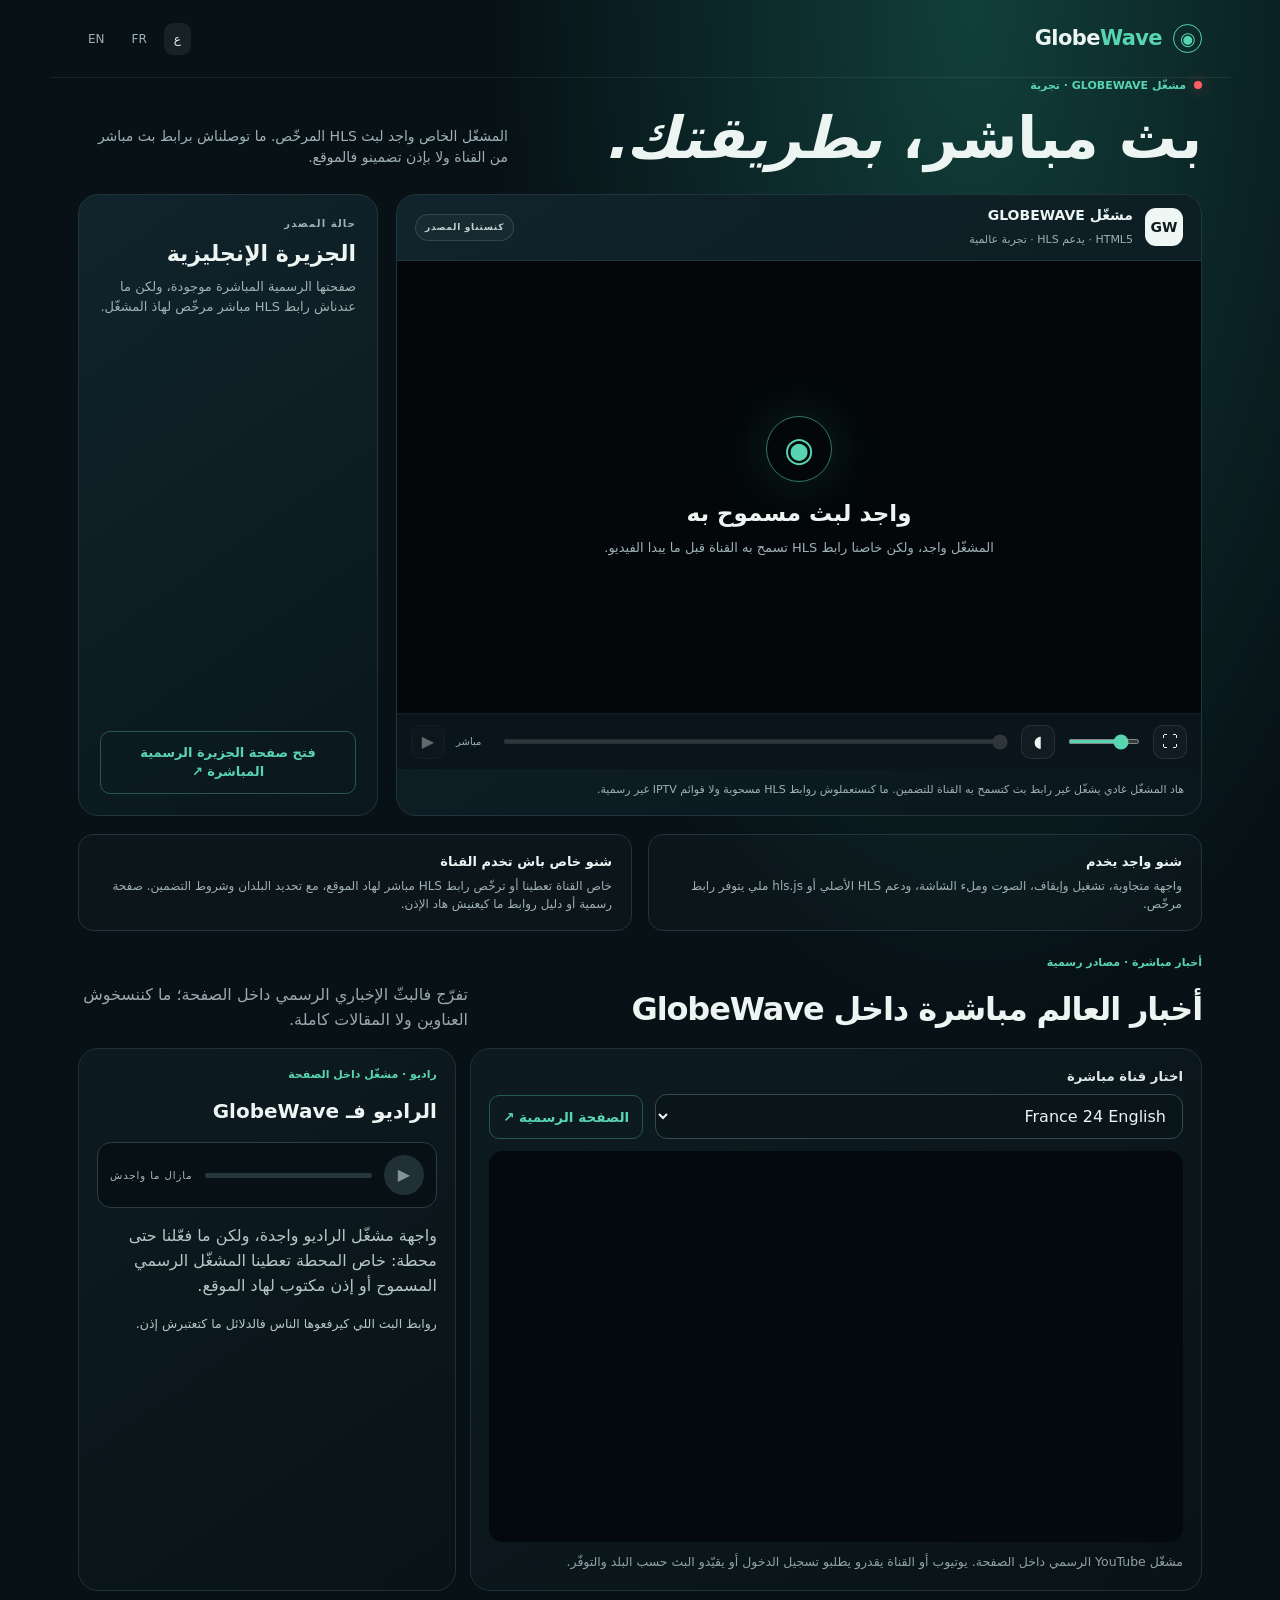
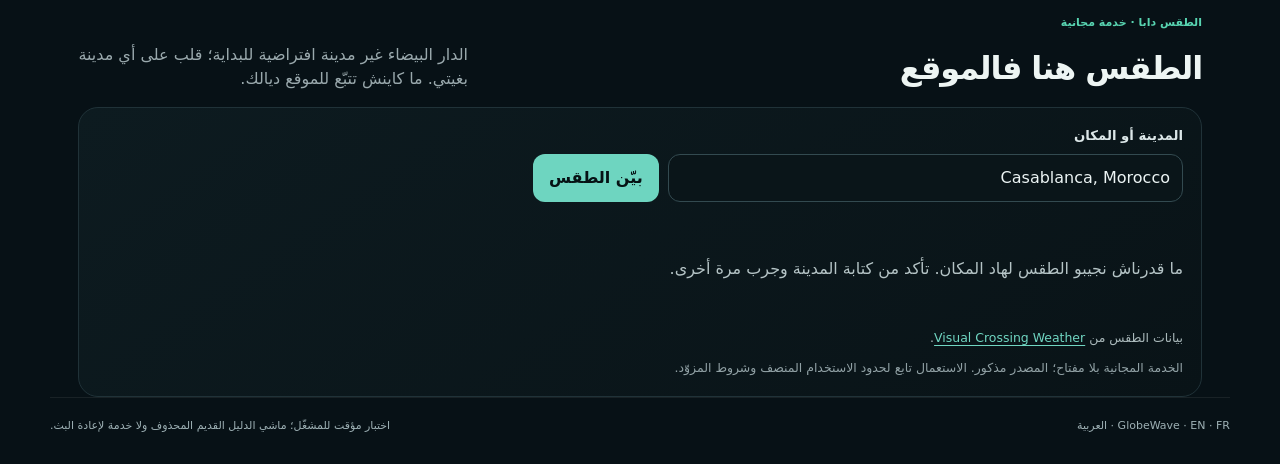
==== commit a8e54e04: "Add in-page news and weather to player test" ====
--- a/ar/index.html
+++ b/ar/index.html
@@ -19,7 +19,10 @@
 <aside class="side-card"><span class="side-kicker" data-i18n="channelLabel">حالة المصدر</span><h2 data-i18n="channelTitle">الجزيرة الإنجليزية</h2><p data-i18n="channelStatus">صفحتها الرسمية المباشرة موجودة، ولكن ما عندناش رابط HLS مباشر مرخّص لهاذ المشغّل.</p><a class="official-link" href="https://www.aljazeera.com/video/live" target="_blank" rel="noopener noreferrer" data-i18n="officialLink">فتح صفحة الجزيرة الرسمية المباشرة ↗</a></aside>
 </section>
 <section class="below"><article class="info"><h3 data-i18n="howTitle">شنو واجد يخدم</h3><p data-i18n="howBody">واجهة متجاوبة، تشغيل وإيقاف، الصوت وملء الشاشة، ودعم HLS الأصلي أو hls.js ملي يتوفر رابط مرخّص.</p></article><article class="info"><h3 data-i18n="nextTitle">شنو خاص باش تخدم القناة</h3><p data-i18n="nextBody">خاص القناة تعطينا أو ترخّص رابط HLS مباشر لهاد الموقع، مع تحديد البلدان وشروط التضمين. صفحة رسمية أو دليل روابط ما كيعنيش هاد الإذن.</p></article></section>
+<section class="live-news panel-section" id="news" aria-labelledby="news-title"><div class="section-heading"><div><p class="eyebrow" data-copy="newsEyebrow">أخبار مباشرة · مصادر رسمية</p><h2 id="news-title" data-copy="newsTitle">أخبار العالم مباشرة داخل GlobeWave</h2></div><p data-copy="newsIntro">تفرّج فالبثّ الإخباري الرسمي داخل الصفحة؛ ما كننسخوش العناوين ولا المقالات كاملة.</p></div><div class="news-layout"><article class="news-player-card"><label class="field-label" for="news-channel" data-copy="chooseNews">اختار قناة مباشرة</label><div class="news-select-row"><select id="news-channel" aria-label="اختار قناة الأخبار"><option value="f24en">France 24 English</option><option value="f24fr">France 24 Français</option><option value="f24ar">France 24 العربية</option><option value="bbc">BBC News</option><option value="aljazeera">Al Jazeera English</option></select><a id="news-official-link" class="official-link" href="https://www.france24.com/en/live" target="_blank" rel="noopener noreferrer" data-copy="openOfficial">الصفحة الرسمية ↗</a></div><div class="news-frame-wrap"><iframe id="news-frame" title="France 24 English live news" loading="lazy" allow="accelerometer; autoplay; encrypted-media; gyroscope; picture-in-picture; web-share" referrerpolicy="strict-origin-when-cross-origin" allowfullscreen></iframe></div><p id="news-channel-note" class="small-note" data-copy="newsNote">مشغّل YouTube الرسمي داخل الصفحة. يوتيوب أو القناة يقدرو يطلبو تسجيل الدخول أو يقيّدو البث حسب البلد.</p></article><article class="radio-card"><p class="eyebrow" data-copy="radioEyebrow">راديو · مشغّل داخل الصفحة</p><h3 data-copy="radioTitle">الراديو فـ GlobeWave</h3><div class="radio-controls" aria-label="مشغل الراديو غير متاح"><button type="button" disabled aria-label="شغّل الراديو">▶</button><div class="radio-track"><span></span></div><span class="radio-live" data-copy="radioWaiting">مازال ما واجدش</span></div><p data-copy="radioBody">واجهة مشغّل الراديو واجدة، ولكن ما فعّلنا حتى محطة: خاص المحطة تعطينا المشغّل الرسمي المسموح أو إذن مكتوب لهاد الموقع.</p><p class="small-note" data-copy="radioNote">روابط البث اللي كيرفعوها الناس فالدلائل ما كتعتبرش إذن.</p></article></div></section>
+<section class="weather-section panel-section" id="weather" aria-labelledby="weather-title"><div class="section-heading"><div><p class="eyebrow" data-copy="weatherEyebrow">الطقس دابا · خدمة مجانية</p><h2 id="weather-title" data-copy="weatherTitle">الطقس هنا فالموقع</h2></div><p data-copy="weatherIntro">الدار البيضاء غير مدينة افتراضية للبداية؛ قلب على أي مدينة بغيتي. ما كاينش تتبّع للموقع ديالك.</p></div><article class="weather-card"><form id="weather-form" class="weather-form"><label class="field-label" for="weather-city" data-copy="cityLabel">المدينة أو المكان</label><div class="weather-controls"><input id="weather-city" name="city" value="Casablanca, Morocco" autocomplete="off" maxlength="100"><button type="submit" data-copy="weatherSearch">بيّن الطقس</button></div></form><div id="weather-result" class="weather-result" aria-live="polite"><div class="weather-loading" data-copy="weatherLoading">كنحمّلو حالة الطقس دابا…</div></div><p class="attribution"><span data-copy="weatherCredit">بيانات الطقس من</span> <a href="https://www.visualcrossing.com/" target="_blank" rel="noopener noreferrer">Visual Crossing Weather</a>.</p><p class="small-note" data-copy="weatherTerms">الخدمة المجانية بلا مفتاح؛ المصدر مذكور. الاستعمال تابع لحدود الاستخدام المنصف وشروط المزوّد.</p></article></section>
 </main>
 <footer class="footer wrap"><span>GlobeWave · EN · FR · العربية</span><span data-i18n="footer">اختبار مؤقت للمشغّل؛ ماشي الدليل القديم المحذوف ولا خدمة لإعادة البث.</span></footer>
-<script src="../assets/player.js" defer></script>
+<script src="../assets/player-v2.js" defer></script>
+<script src="../assets/live-sections.js" defer></script>
 </body></html>
--- a/assets/player.css
+++ b/assets/player.css
@@ -1 +1,5 @@
 :root{color-scheme:dark;--bg:#071116;--panel:#0d1d24;--panel2:#11252d;--line:#20353c;--ink:#edf5f3;--muted:#9eb1b5;--mint:#58d4b1;--gold:#efc880;font-family:Inter,ui-sans-serif,system-ui,-apple-system,'Noto Sans Arabic',sans-serif}*{box-sizing:border-box}body{margin:0;min-height:100vh;color:var(--ink);background:radial-gradient(ellipse at 76% 0%,#113f3a 0,transparent 35%),var(--bg);line-height:1.5}a{color:inherit;text-decoration:none}button,input{font:inherit}.wrap{max-width:1180px;margin:auto;padding:0 28px}.topbar{height:78px;border-bottom:1px solid #ffffff12;display:flex;align-items:center;justify-content:space-between}.brand{display:flex;align-items:center;gap:11px;font-weight:800;font-size:21px;letter-spacing:-.6px}.brand-mark{width:29px;height:29px;border:1.5px solid var(--mint);border-radius:50%;display:grid;place-items:center;color:var(--mint);font-size:18px}.brand span:last-child em{font-style:normal;color:var(--mint)}.languages{display:flex;gap:7px}.languages a{font-size:12px;padding:7px 10px;border-radius:9px;color:var(--muted)}.languages a[aria-current=page]{background:#ffffff12;color:var(--ink)}main{padding:46px 0 72px}.intro{display:flex;justify-content:space-between;align-items:end;gap:30px;margin-bottom:26px}.eyebrow{color:var(--mint);font-size:11px;font-weight:800;letter-spacing:1.35px;text-transform:uppercase;margin:0 0 13px}.live-dot{display:inline-block;width:8px;height:8px;border-radius:50%;background:#ff5e62;box-shadow:0 0 14px #ff5e6277;margin-inline-end:8px}h1{font-size:clamp(36px,5vw,58px);line-height:1.04;letter-spacing:-1.9px;margin:0}.intro>p{color:var(--muted);max-width:430px;margin:0;font-size:14px}.stage{display:grid;grid-template-columns:minmax(0,1fr) 300px;gap:18px;align-items:stretch}.player-card,.side-card{border:1px solid var(--line);border-radius:20px;background:linear-gradient(145deg,#10242b,#0a171d);overflow:hidden}.player-head{min-height:66px;padding:10px 18px;display:flex;align-items:center;justify-content:space-between;gap:12px;border-bottom:1px solid var(--line)}.station{display:flex;align-items:center;gap:12px}.station-logo{width:38px;height:38px;border-radius:11px;background:#eff7f4;color:#101a1d;display:grid;place-items:center;font-weight:900;font-size:12px}.station h2{font-size:14px;margin:0}.station small{font-size:11px;color:var(--muted)}.status-pill{font-size:9px;letter-spacing:.7px;font-weight:800;color:#c1d2d2;border:1px solid #ffffff20;background:#ffffff09;padding:6px 9px;border-radius:999px;white-space:nowrap}.screen{position:relative;aspect-ratio:16/9;min-height:240px;background:radial-gradient(ellipse at 68% 42%,#173c44 0,#09151b 62%);display:grid;place-items:center;overflow:hidden}.screen:before{content:'';position:absolute;inset:0;pointer-events:none;background:linear-gradient(130deg,transparent 54%,#58d4b108 54.2%,transparent 72%)}.screen video{position:absolute;inset:0;width:100%;height:100%;background:#030709;object-fit:contain}.empty-state{z-index:1;text-align:center;max-width:500px;padding:28px}.wave-mark{width:66px;height:66px;margin:0 auto 14px;border-radius:50%;border:1px solid #58d4b18a;color:var(--mint);display:grid;place-items:center;font-size:34px;box-shadow:0 0 55px #58d4b12b}.empty-state h2{font-size:clamp(17px,2.4vw,23px);margin:0 0 7px}.empty-state p{font-size:13px;color:var(--muted);margin:0}.error-state{position:absolute;z-index:2;inset:auto 16px 16px;padding:11px 14px;border:1px solid #ff7e6e66;border-radius:10px;background:#251714;color:#ffd2c9;font-size:12px}.controls{min-height:56px;padding:8px 14px;display:flex;align-items:center;gap:11px;border-top:1px solid #ffffff0b;background:#09151a}.icon-button{width:34px;height:34px;border:1px solid #ffffff18;border-radius:10px;background:#ffffff08;color:var(--ink);display:grid;place-items:center;cursor:pointer;flex:0 0 auto}.icon-button:disabled{opacity:.38;cursor:not-allowed}.icon-button:not(:disabled):hover{border-color:#58d4b199;color:var(--mint)}.time{font-variant-numeric:tabular-nums;color:var(--muted);font-size:10px;min-width:34px}.seek,.volume{height:5px;accent-color:var(--mint);cursor:pointer}.seek{min-width:40px;flex:1}.seek:disabled{opacity:.35;cursor:not-allowed}.volume{width:72px}.player-foot{padding:13px 17px 16px;color:var(--muted);font-size:11px}.player-foot p{margin:0}.side-card{padding:21px;display:flex;flex-direction:column}.side-kicker{color:var(--muted);font-size:10px;letter-spacing:1.1px;font-weight:800}.side-card h2{font-size:22px;line-height:1.2;margin:10px 0}.side-card p{font-size:13px;color:var(--muted);margin:0 0 17px}.official-link{margin-top:auto;border:1px solid #58d4b155;color:var(--mint);font-weight:700;text-align:center;padding:11px 13px;border-radius:10px;font-size:13px}.below{display:grid;grid-template-columns:1fr 1fr;gap:16px;margin-top:18px}.info{padding:17px 19px;border:1px solid var(--line);border-radius:15px;background:#ffffff04}.info h3{font-size:13px;margin:0 0 6px}.info p{font-size:12px;color:var(--muted);margin:0}.footer{border-top:1px solid #ffffff12;padding:20px 0 30px;color:var(--muted);font-size:11px;display:flex;justify-content:space-between;gap:24px}.rtl{direction:rtl}.rtl h1{letter-spacing:0}.rtl .eyebrow{letter-spacing:0}.rtl .station-logo{font-size:14px}.rtl .footer{direction:rtl}.rtl .player-head,.rtl .intro,.rtl .stage{direction:rtl}.rtl .languages{direction:ltr}.rtl .controls{direction:ltr}@media(max-width:820px){.stage{grid-template-columns:1fr}.side-card{min-height:200px}.intro{display:block}.intro>p{margin-top:14px}.below{grid-template-columns:1fr}}@media(max-width:520px){.wrap{padding:0 16px}.topbar{height:66px}.brand{font-size:18px}.languages a{padding:6px 8px}main{padding:32px 0 50px}.player-head{padding:10px 12px}.station h2{font-size:12px}.station small{font-size:10px}.status-pill{font-size:8px;padding:5px 7px}.screen{aspect-ratio:16/10;min-height:210px}.empty-state{padding:18px}.wave-mark{width:55px;height:55px}.controls{gap:7px;padding:8px}.volume{width:52px}.time{min-width:30px;font-size:9px}.footer{display:block}.footer>*+*{margin-top:10px}}
+
+/* Live news, radio status and weather widgets */
+.panel-section{margin-top:24px}.section-heading{display:flex;align-items:end;justify-content:space-between;gap:24px;margin:0 0 15px}.section-heading h2{margin:4px 0 0;font-size:clamp(1.35rem,3vw,2rem);letter-spacing:-.035em}.section-heading>p{max-width:390px;color:#9aa9ad;line-height:1.55;margin:0}.news-layout{display:grid;grid-template-columns:minmax(0,1.55fr) minmax(250px,.8fr);gap:14px}.news-player-card,.radio-card,.weather-card{background:linear-gradient(145deg,#0d1b20,#091317);border:1px solid #203238;border-radius:20px;padding:18px;min-width:0}.field-label{display:block;font-size:.83rem;font-weight:700;color:#dce7e8;margin:0 0 8px}.news-select-row{display:flex;align-items:center;justify-content:space-between;gap:12px;margin-bottom:12px}.news-select-row select,.weather-controls input{color:#ecf4f4;background:#0a1519;border:1px solid #334a50;border-radius:12px;padding:11px 12px;font:inherit;min-width:0}.news-select-row select{flex:1}.news-select-row .official-link{white-space:nowrap;font-size:.85rem}.news-frame-wrap{position:relative;aspect-ratio:16/9;background:#03090c;border-radius:14px;overflow:hidden}.news-frame-wrap iframe{position:absolute;inset:0;width:100%;height:100%;border:0}.small-note{font-size:.78rem;line-height:1.5;color:#91a1a5;margin:11px 0 0}.radio-card h3{font-size:1.25rem;margin:6px 0 16px}.radio-card>p:not(.eyebrow){color:#b8c5c7;line-height:1.55}.radio-controls{display:flex;align-items:center;gap:12px;border:1px solid #2a3d42;background:#071014;border-radius:14px;padding:12px;margin:10px 0 14px}.radio-controls button{border:0;border-radius:50%;width:40px;height:40px;color:#849396;background:#203036;font-size:1rem}.radio-track{height:5px;background:#26383d;flex:1;border-radius:9px;overflow:hidden}.radio-track span{display:block;width:0;height:100%;background:#64d3bd}.radio-live{font-size:.63rem;letter-spacing:.09em;color:#a9b8ba;white-space:nowrap}.weather-card{max-width:none}.weather-form{max-width:650px}.weather-controls{display:flex;gap:9px}.weather-controls input{flex:1;width:100%}.weather-controls button{border:0;border-radius:12px;padding:11px 16px;color:#061214;background:#6ed5c0;font:inherit;font-weight:800;white-space:nowrap;cursor:pointer}.weather-controls button:hover{background:#91e6d3}.weather-result{min-height:100px;display:flex;align-items:center;margin-top:17px}.weather-loading,.weather-error{color:#b5c4c6}.weather-data{display:grid;grid-template-columns:1.4fr repeat(3,minmax(85px,.7fr));align-items:center;gap:14px;width:100%;padding:17px 0;border-top:1px solid #203238}.weather-place{font-weight:750;font-size:1.02rem}.weather-summary{color:#98a9ac;font-size:.83rem;margin-top:5px}.weather-temperature{font-size:2.35rem;font-weight:800;letter-spacing:-.06em}.weather-stat{border-left:1px solid #2b3d42;padding-left:13px}.weather-stat strong{display:block;font-size:1.05rem}.weather-stat span{font-size:.72rem;color:#94a5a8}.attribution{font-size:.78rem;color:#aab9bb;margin:10px 0 0}.attribution a{color:#70d6c2;text-decoration:underline;text-underline-offset:3px}.rtl .weather-stat{border-left:0;border-right:1px solid #2b3d42;padding-left:0;padding-right:13px}
+@media(max-width:760px){.section-heading{display:block}.section-heading>p{margin-top:8px}.news-layout{grid-template-columns:1fr}.news-player-card,.radio-card,.weather-card{padding:14px}.weather-data{grid-template-columns:1fr 1fr;gap:12px}.weather-summary{grid-column:1/-1}.weather-temperature{font-size:2.1rem}.weather-stat{border-left:0;padding-left:0}.rtl .weather-stat{border-right:0;padding-right:0}.news-select-row{align-items:stretch;flex-direction:column}.news-select-row select{width:100%}.news-select-row .official-link{align-self:flex-start}.weather-controls{flex-direction:column}.weather-controls button{width:100%}}
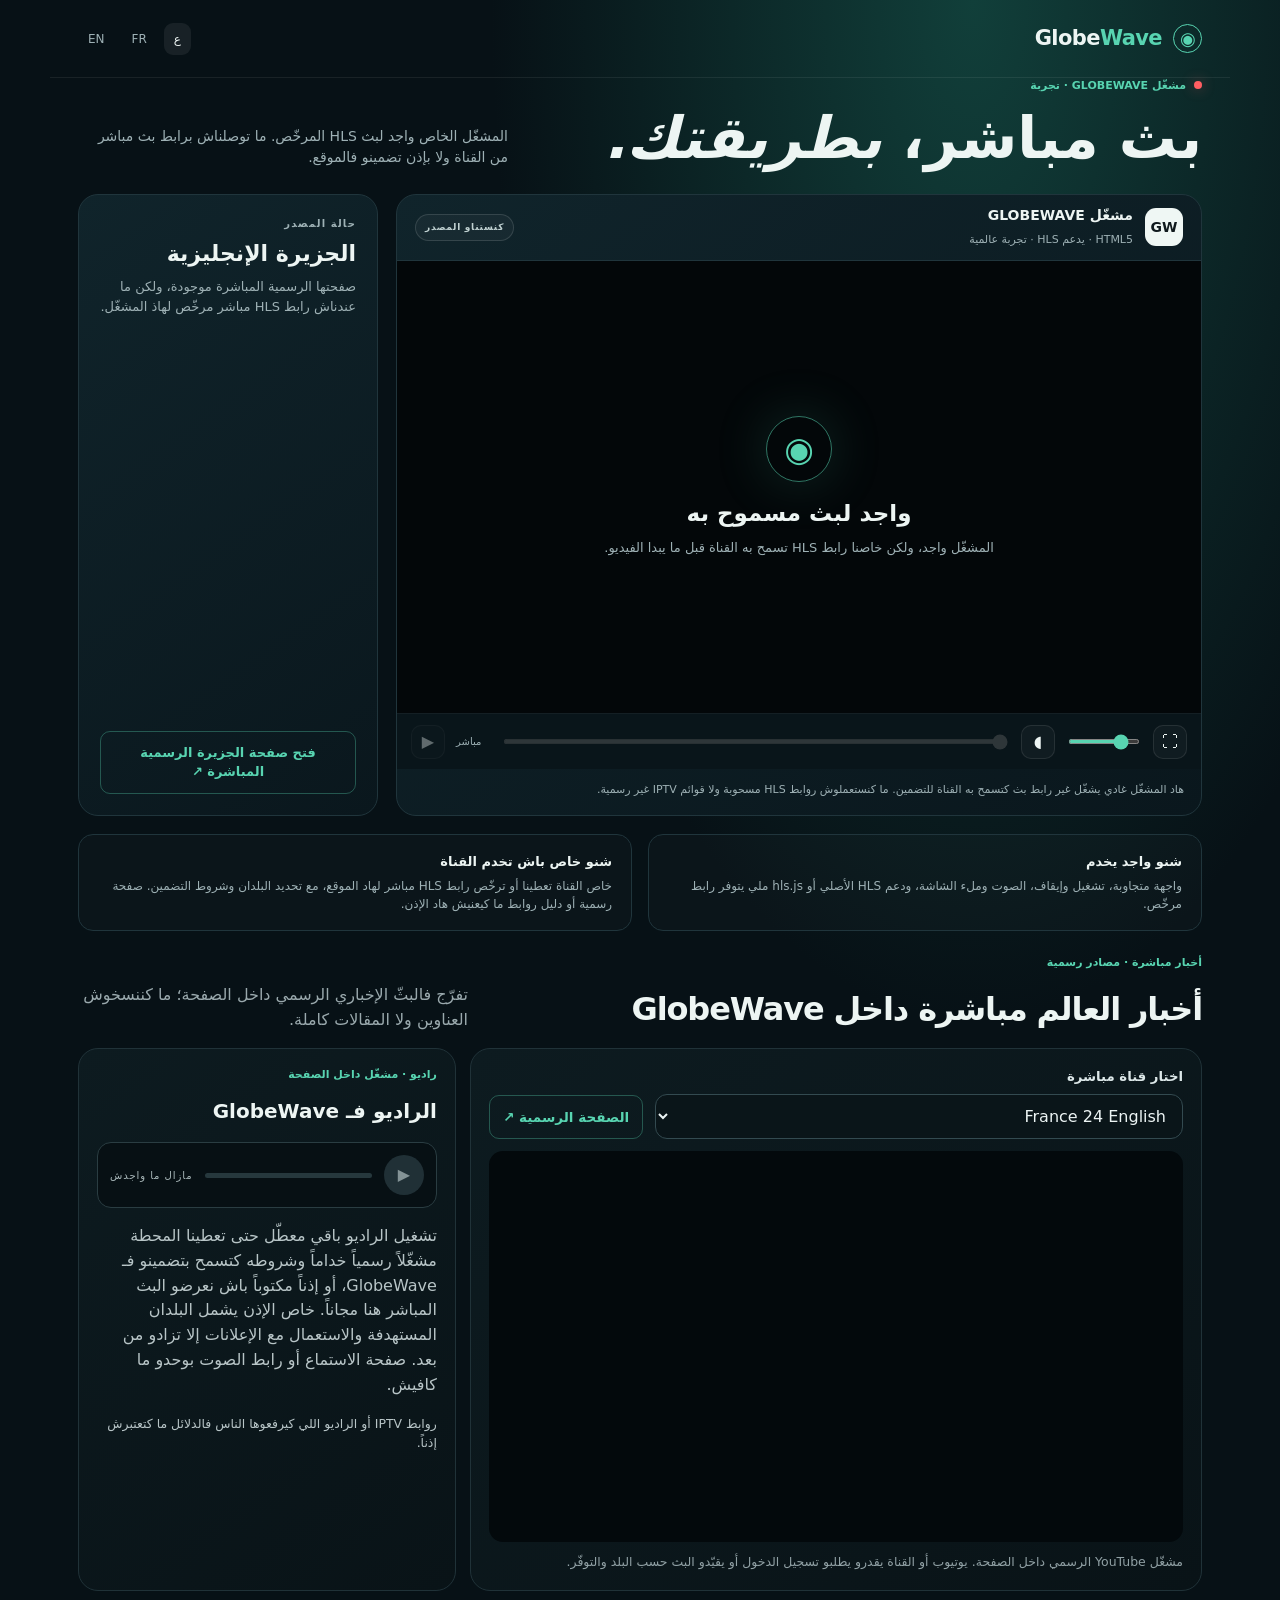
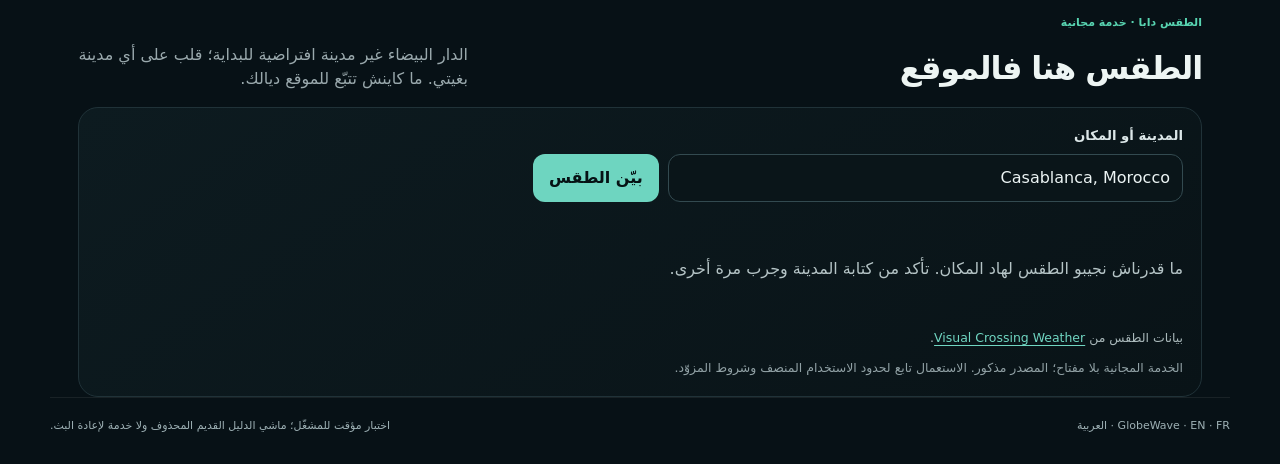
==== commit a0152914: "Clarify radio embed permission requirements" ====
--- a/ar/index.html
+++ b/ar/index.html
@@ -19,7 +19,7 @@
 <aside class="side-card"><span class="side-kicker" data-i18n="channelLabel">حالة المصدر</span><h2 data-i18n="channelTitle">الجزيرة الإنجليزية</h2><p data-i18n="channelStatus">صفحتها الرسمية المباشرة موجودة، ولكن ما عندناش رابط HLS مباشر مرخّص لهاذ المشغّل.</p><a class="official-link" href="https://www.aljazeera.com/video/live" target="_blank" rel="noopener noreferrer" data-i18n="officialLink">فتح صفحة الجزيرة الرسمية المباشرة ↗</a></aside>
 </section>
 <section class="below"><article class="info"><h3 data-i18n="howTitle">شنو واجد يخدم</h3><p data-i18n="howBody">واجهة متجاوبة، تشغيل وإيقاف، الصوت وملء الشاشة، ودعم HLS الأصلي أو hls.js ملي يتوفر رابط مرخّص.</p></article><article class="info"><h3 data-i18n="nextTitle">شنو خاص باش تخدم القناة</h3><p data-i18n="nextBody">خاص القناة تعطينا أو ترخّص رابط HLS مباشر لهاد الموقع، مع تحديد البلدان وشروط التضمين. صفحة رسمية أو دليل روابط ما كيعنيش هاد الإذن.</p></article></section>
-<section class="live-news panel-section" id="news" aria-labelledby="news-title"><div class="section-heading"><div><p class="eyebrow" data-copy="newsEyebrow">أخبار مباشرة · مصادر رسمية</p><h2 id="news-title" data-copy="newsTitle">أخبار العالم مباشرة داخل GlobeWave</h2></div><p data-copy="newsIntro">تفرّج فالبثّ الإخباري الرسمي داخل الصفحة؛ ما كننسخوش العناوين ولا المقالات كاملة.</p></div><div class="news-layout"><article class="news-player-card"><label class="field-label" for="news-channel" data-copy="chooseNews">اختار قناة مباشرة</label><div class="news-select-row"><select id="news-channel" aria-label="اختار قناة الأخبار"><option value="f24en">France 24 English</option><option value="f24fr">France 24 Français</option><option value="f24ar">France 24 العربية</option><option value="bbc">BBC News</option><option value="aljazeera">Al Jazeera English</option></select><a id="news-official-link" class="official-link" href="https://www.france24.com/en/live" target="_blank" rel="noopener noreferrer" data-copy="openOfficial">الصفحة الرسمية ↗</a></div><div class="news-frame-wrap"><iframe id="news-frame" title="France 24 English live news" loading="lazy" allow="accelerometer; autoplay; encrypted-media; gyroscope; picture-in-picture; web-share" referrerpolicy="strict-origin-when-cross-origin" allowfullscreen></iframe></div><p id="news-channel-note" class="small-note" data-copy="newsNote">مشغّل YouTube الرسمي داخل الصفحة. يوتيوب أو القناة يقدرو يطلبو تسجيل الدخول أو يقيّدو البث حسب البلد.</p></article><article class="radio-card"><p class="eyebrow" data-copy="radioEyebrow">راديو · مشغّل داخل الصفحة</p><h3 data-copy="radioTitle">الراديو فـ GlobeWave</h3><div class="radio-controls" aria-label="مشغل الراديو غير متاح"><button type="button" disabled aria-label="شغّل الراديو">▶</button><div class="radio-track"><span></span></div><span class="radio-live" data-copy="radioWaiting">مازال ما واجدش</span></div><p data-copy="radioBody">واجهة مشغّل الراديو واجدة، ولكن ما فعّلنا حتى محطة: خاص المحطة تعطينا المشغّل الرسمي المسموح أو إذن مكتوب لهاد الموقع.</p><p class="small-note" data-copy="radioNote">روابط البث اللي كيرفعوها الناس فالدلائل ما كتعتبرش إذن.</p></article></div></section>
+<section class="live-news panel-section" id="news" aria-labelledby="news-title"><div class="section-heading"><div><p class="eyebrow" data-copy="newsEyebrow">أخبار مباشرة · مصادر رسمية</p><h2 id="news-title" data-copy="newsTitle">أخبار العالم مباشرة داخل GlobeWave</h2></div><p data-copy="newsIntro">تفرّج فالبثّ الإخباري الرسمي داخل الصفحة؛ ما كننسخوش العناوين ولا المقالات كاملة.</p></div><div class="news-layout"><article class="news-player-card"><label class="field-label" for="news-channel" data-copy="chooseNews">اختار قناة مباشرة</label><div class="news-select-row"><select id="news-channel" aria-label="اختار قناة الأخبار"><option value="f24en">France 24 English</option><option value="f24fr">France 24 Français</option><option value="f24ar">France 24 العربية</option><option value="bbc">BBC News</option><option value="aljazeera">Al Jazeera English</option></select><a id="news-official-link" class="official-link" href="https://www.france24.com/en/live" target="_blank" rel="noopener noreferrer" data-copy="openOfficial">الصفحة الرسمية ↗</a></div><div class="news-frame-wrap"><iframe id="news-frame" title="France 24 English live news" loading="lazy" allow="accelerometer; autoplay; encrypted-media; gyroscope; picture-in-picture; web-share" referrerpolicy="strict-origin-when-cross-origin" allowfullscreen></iframe></div><p id="news-channel-note" class="small-note" data-copy="newsNote">مشغّل YouTube الرسمي داخل الصفحة. يوتيوب أو القناة يقدرو يطلبو تسجيل الدخول أو يقيّدو البث حسب البلد.</p></article><article class="radio-card"><p class="eyebrow" data-copy="radioEyebrow">راديو · مشغّل داخل الصفحة</p><h3 data-copy="radioTitle">الراديو فـ GlobeWave</h3><div class="radio-controls" aria-label="مشغل الراديو غير متاح"><button type="button" disabled aria-label="شغّل الراديو">▶</button><div class="radio-track"><span></span></div><span class="radio-live" data-copy="radioWaiting">مازال ما واجدش</span></div><p data-copy="radioBody">تشغيل الراديو باقي معطّل حتى تعطينا المحطة مشغّلاً رسمياً خداماً وشروطه كتسمح بتضمينو فـ GlobeWave، أو إذناً مكتوباً باش نعرضو البث المباشر هنا مجاناً. خاص الإذن يشمل البلدان المستهدفة والاستعمال مع الإعلانات إلا تزادو من بعد. صفحة الاستماع أو رابط الصوت بوحدو ما كافيش.</p><p class="small-note" data-copy="radioNote">روابط IPTV أو الراديو اللي كيرفعوها الناس فالدلائل ما كتعتبرش إذناً.</p></article></div></section>
 <section class="weather-section panel-section" id="weather" aria-labelledby="weather-title"><div class="section-heading"><div><p class="eyebrow" data-copy="weatherEyebrow">الطقس دابا · خدمة مجانية</p><h2 id="weather-title" data-copy="weatherTitle">الطقس هنا فالموقع</h2></div><p data-copy="weatherIntro">الدار البيضاء غير مدينة افتراضية للبداية؛ قلب على أي مدينة بغيتي. ما كاينش تتبّع للموقع ديالك.</p></div><article class="weather-card"><form id="weather-form" class="weather-form"><label class="field-label" for="weather-city" data-copy="cityLabel">المدينة أو المكان</label><div class="weather-controls"><input id="weather-city" name="city" value="Casablanca, Morocco" autocomplete="off" maxlength="100"><button type="submit" data-copy="weatherSearch">بيّن الطقس</button></div></form><div id="weather-result" class="weather-result" aria-live="polite"><div class="weather-loading" data-copy="weatherLoading">كنحمّلو حالة الطقس دابا…</div></div><p class="attribution"><span data-copy="weatherCredit">بيانات الطقس من</span> <a href="https://www.visualcrossing.com/" target="_blank" rel="noopener noreferrer">Visual Crossing Weather</a>.</p><p class="small-note" data-copy="weatherTerms">الخدمة المجانية بلا مفتاح؛ المصدر مذكور. الاستعمال تابع لحدود الاستخدام المنصف وشروط المزوّد.</p></article></section>
 </main>
 <footer class="footer wrap"><span>GlobeWave · EN · FR · العربية</span><span data-i18n="footer">اختبار مؤقت للمشغّل؛ ماشي الدليل القديم المحذوف ولا خدمة لإعادة البث.</span></footer>
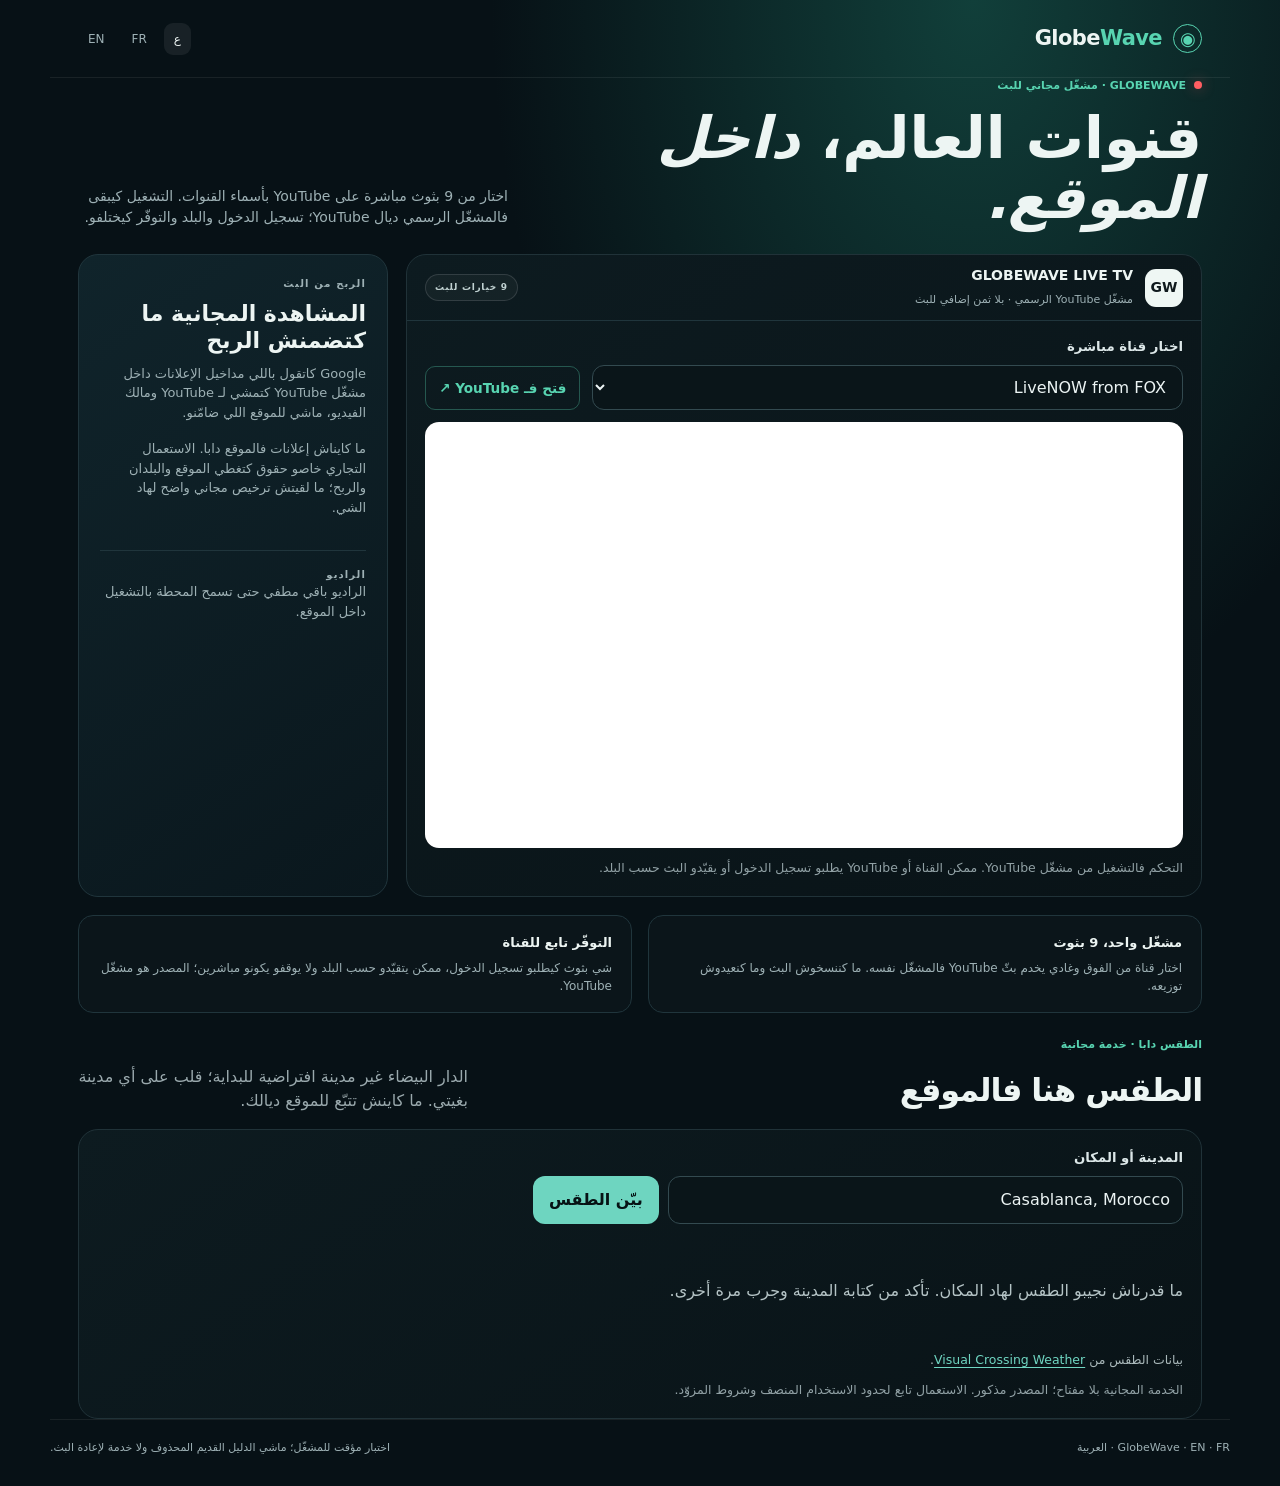
==== commit bb703492: "Add multi-channel official YouTube test player" ====
--- a/ar/index.html
+++ b/ar/index.html
@@ -2,27 +2,18 @@
 <html lang="ar" dir="rtl">
 <head>
 <meta charset="utf-8"><meta name="viewport" content="width=device-width,initial-scale=1">
-<title>GlobeWave — مشغّل خاص للبث المباشر</title>
-<meta name="description" content="نموذج مشغّل GlobeWave. التشغيل متاح فقط للبث الذي تسمح به القناة للتضمين.">
+<title>GlobeWave — مشغّل قنوات مجانية مباشرة</title>
+<meta name="description" content="مشغّل تجريبي مجاني لبثوث على YouTube؛ التوفّر والحقوق التجارية تابعين لكل قناة.">
 <meta name="robots" content="noindex,nofollow"><meta name="theme-color" content="#071116">
 <link rel="stylesheet" href="../assets/player.css">
 </head>
 <body class="rtl">
 <header class="topbar wrap"><a class="brand" href="../index.html" aria-label="GlobeWave"><span class="brand-mark" aria-hidden="true">◉</span><span>Globe<em>Wave</em></span></a><nav class="languages" aria-label="اللغة"><a href="../index.html">EN</a><a href="../fr/index.html">FR</a><a aria-current="page" href="../ar/index.html" lang="ar">ع</a></nav></header>
 <main class="wrap">
-<section class="intro"><div><p class="eyebrow"><span class="live-dot"></span>مشغّل GLOBEWAVE · تجربة</p><h1>بث مباشر، <em>بطريقتك.</em></h1></div><p>المشغّل الخاص واجد لبث HLS المرخّص. ما توصلناش برابط بث مباشر من القناة ولا بإذن تضمينو فالموقع.</p></section>
-<section class="stage" aria-label="مشغّل البث المباشر">
-<article class="player-card"><div class="player-head"><div class="station"><div class="station-logo" aria-hidden="true">GW</div><div><h2>مشغّل GLOBEWAVE</h2><small>HTML5 · يدعم HLS · تجربة عالمية</small></div></div><span class="status-pill" id="live-state">كنستناو المصدر</span></div>
-<div class="screen" id="player-shell"><video id="video" playsinline preload="none" aria-label="فيديو مباشر عبر GlobeWave"></video><div class="empty-state" id="empty-state"><div class="wave-mark" aria-hidden="true">◉</div><h2 data-i18n="waitingTitle">واجد لبث مسموح به</h2><p data-i18n="waitingBody">المشغّل واجد، ولكن خاصنا رابط HLS تسمح به القناة قبل ما يبدا الفيديو.</p></div><div class="error-state" id="error-state" hidden role="status"></div></div>
-<div class="controls" aria-label="أدوات المشغّل"><button class="icon-button" id="play-toggle" type="button" disabled aria-label="تشغيل">▶</button><span class="time" id="time-display">مباشر</span><input id="seek" class="seek" type="range" min="0" max="1000" value="1000" disabled aria-label="التقديم فالبث"><button class="icon-button" id="mute-toggle" type="button" aria-label="كتم الصوت">◖</button><input id="volume" class="volume" type="range" min="0" max="1" step="0.05" value="0.8" aria-label="الصوت"><button class="icon-button" id="fullscreen" type="button" aria-label="ملء الشاشة">⛶</button></div>
-<div class="player-foot"><p data-i18n="restriction">هاد المشغّل غادي يشغّل غير رابط بث كتسمح به القناة للتضمين. ما كنستعملوش روابط HLS مسحوبة ولا قوائم IPTV غير رسمية.</p></div></article>
-<aside class="side-card"><span class="side-kicker" data-i18n="channelLabel">حالة المصدر</span><h2 data-i18n="channelTitle">الجزيرة الإنجليزية</h2><p data-i18n="channelStatus">صفحتها الرسمية المباشرة موجودة، ولكن ما عندناش رابط HLS مباشر مرخّص لهاذ المشغّل.</p><a class="official-link" href="https://www.aljazeera.com/video/live" target="_blank" rel="noopener noreferrer" data-i18n="officialLink">فتح صفحة الجزيرة الرسمية المباشرة ↗</a></aside>
-</section>
-<section class="below"><article class="info"><h3 data-i18n="howTitle">شنو واجد يخدم</h3><p data-i18n="howBody">واجهة متجاوبة، تشغيل وإيقاف، الصوت وملء الشاشة، ودعم HLS الأصلي أو hls.js ملي يتوفر رابط مرخّص.</p></article><article class="info"><h3 data-i18n="nextTitle">شنو خاص باش تخدم القناة</h3><p data-i18n="nextBody">خاص القناة تعطينا أو ترخّص رابط HLS مباشر لهاد الموقع، مع تحديد البلدان وشروط التضمين. صفحة رسمية أو دليل روابط ما كيعنيش هاد الإذن.</p></article></section>
-<section class="live-news panel-section" id="news" aria-labelledby="news-title"><div class="section-heading"><div><p class="eyebrow" data-copy="newsEyebrow">أخبار مباشرة · مصادر رسمية</p><h2 id="news-title" data-copy="newsTitle">أخبار العالم مباشرة داخل GlobeWave</h2></div><p data-copy="newsIntro">تفرّج فالبثّ الإخباري الرسمي داخل الصفحة؛ ما كننسخوش العناوين ولا المقالات كاملة.</p></div><div class="news-layout"><article class="news-player-card"><label class="field-label" for="news-channel" data-copy="chooseNews">اختار قناة مباشرة</label><div class="news-select-row"><select id="news-channel" aria-label="اختار قناة الأخبار"><option value="f24en">France 24 English</option><option value="f24fr">France 24 Français</option><option value="f24ar">France 24 العربية</option><option value="bbc">BBC News</option><option value="aljazeera">Al Jazeera English</option></select><a id="news-official-link" class="official-link" href="https://www.france24.com/en/live" target="_blank" rel="noopener noreferrer" data-copy="openOfficial">الصفحة الرسمية ↗</a></div><div class="news-frame-wrap"><iframe id="news-frame" title="France 24 English live news" loading="lazy" allow="accelerometer; autoplay; encrypted-media; gyroscope; picture-in-picture; web-share" referrerpolicy="strict-origin-when-cross-origin" allowfullscreen></iframe></div><p id="news-channel-note" class="small-note" data-copy="newsNote">مشغّل YouTube الرسمي داخل الصفحة. يوتيوب أو القناة يقدرو يطلبو تسجيل الدخول أو يقيّدو البث حسب البلد.</p></article><article class="radio-card"><p class="eyebrow" data-copy="radioEyebrow">راديو · مشغّل داخل الصفحة</p><h3 data-copy="radioTitle">الراديو فـ GlobeWave</h3><div class="radio-controls" aria-label="مشغل الراديو غير متاح"><button type="button" disabled aria-label="شغّل الراديو">▶</button><div class="radio-track"><span></span></div><span class="radio-live" data-copy="radioWaiting">مازال ما واجدش</span></div><p data-copy="radioBody">تشغيل الراديو باقي معطّل حتى تعطينا المحطة مشغّلاً رسمياً خداماً وشروطه كتسمح بتضمينو فـ GlobeWave، أو إذناً مكتوباً باش نعرضو البث المباشر هنا مجاناً. خاص الإذن يشمل البلدان المستهدفة والاستعمال مع الإعلانات إلا تزادو من بعد. صفحة الاستماع أو رابط الصوت بوحدو ما كافيش.</p><p class="small-note" data-copy="radioNote">روابط IPTV أو الراديو اللي كيرفعوها الناس فالدلائل ما كتعتبرش إذناً.</p></article></div></section>
+<section class="intro"><div><p class="eyebrow"><span class="live-dot"></span>GLOBEWAVE · مشغّل مجاني للبث</p><h1>قنوات العالم، <em>داخل الموقع.</em></h1></div><p>اختار من 9 بثوث مباشرة على YouTube بأسماء القنوات. التشغيل كيبقى فالمشغّل الرسمي ديال YouTube؛ تسجيل الدخول والبلد والتوفّر كيختلفو.</p></section>
+<section class="stage" aria-label="مشغّل قنوات العالم المباشرة"><article class="news-player-card"><div class="player-head"><div class="station"><div class="station-logo" aria-hidden="true">GW</div><div><h2>GLOBEWAVE LIVE TV</h2><small>مشغّل YouTube الرسمي · بلا ثمن إضافي للبث</small></div></div><span class="status-pill">9 خيارات للبث</span></div><label class="field-label" for="news-channel" data-copy="chooseNews">اختار قناة مباشرة</label><div class="news-select-row"><select id="news-channel" aria-label="اختار قناة مباشرة"><option value="fox">LiveNOW from FOX</option><option value="abcau">ABC News Australia</option><option value="channels">Channels Television</option><option value="abc7la">ABC7 Los Angeles</option><option value="abc7ny">ABC7 New York</option><option value="tvc">TVC News Nigeria</option><option value="bloomberg">Bloomberg News</option><option value="wion">WION</option><option value="africanews">Africanews English</option></select><a id="news-official-link" class="official-link" href="https://www.youtube.com/watch?v=C96oohpWBGw" target="_blank" rel="noopener noreferrer" data-copy="openOfficial">فتح فـ YouTube ↗</a></div><div class="news-frame-wrap"><iframe id="news-frame" title="بث LiveNOW from FOX مباشر" src="https://www.youtube-nocookie.com/embed/C96oohpWBGw?playsinline=1&amp;rel=0" loading="eager" allow="accelerometer; encrypted-media; gyroscope; picture-in-picture; web-share" referrerpolicy="strict-origin-when-cross-origin" allowfullscreen></iframe></div><p id="news-channel-note" class="small-note" data-copy="newsNote">التحكم فالتشغيل من مشغّل YouTube. ممكن القناة أو YouTube يطلبو تسجيل الدخول أو يقيّدو البث حسب البلد.</p></article><aside class="side-card"><span class="side-kicker" data-copy="moneyKicker">الربح من البث</span><h2 data-copy="moneyTitle">المشاهدة المجانية ما كتضمنش الربح</h2><p data-copy="moneyBody">Google كاتقول باللي مداخيل الإعلانات داخل مشغّل YouTube كتمشي لـ YouTube ومالك الفيديو، ماشي للموقع اللي ضامّنو.</p><p class="small-note" data-copy="rightsNote">ما كايناش إعلانات فالموقع دابا. الاستعمال التجاري خاصو حقوق كتغطي الموقع والبلدان والربح؛ ما لقيتش ترخيص مجاني واضح لهاد الشي.</p><hr><span class="side-kicker" data-copy="radioKicker">الراديو</span><p data-copy="radioBody">الراديو باقي مطفي حتى تسمح المحطة بالتشغيل داخل الموقع.</p></aside></section><section class="below"><article class="info"><h3>مشغّل واحد، 9 بثوث</h3><p>اختار قناة من الفوق وغادي يخدم بثّ YouTube فالمشغّل نفسه. ما كننسخوش البث وما كنعيدوش توزيعه.</p></article><article class="info"><h3>التوفّر تابع للقناة</h3><p>شي بثوث كيطلبو تسجيل الدخول، ممكن يتقيّدو حسب البلد ولا يوقفو يكونو مباشرين؛ المصدر هو مشغّل YouTube.</p></article></section>
 <section class="weather-section panel-section" id="weather" aria-labelledby="weather-title"><div class="section-heading"><div><p class="eyebrow" data-copy="weatherEyebrow">الطقس دابا · خدمة مجانية</p><h2 id="weather-title" data-copy="weatherTitle">الطقس هنا فالموقع</h2></div><p data-copy="weatherIntro">الدار البيضاء غير مدينة افتراضية للبداية؛ قلب على أي مدينة بغيتي. ما كاينش تتبّع للموقع ديالك.</p></div><article class="weather-card"><form id="weather-form" class="weather-form"><label class="field-label" for="weather-city" data-copy="cityLabel">المدينة أو المكان</label><div class="weather-controls"><input id="weather-city" name="city" value="Casablanca, Morocco" autocomplete="off" maxlength="100"><button type="submit" data-copy="weatherSearch">بيّن الطقس</button></div></form><div id="weather-result" class="weather-result" aria-live="polite"><div class="weather-loading" data-copy="weatherLoading">كنحمّلو حالة الطقس دابا…</div></div><p class="attribution"><span data-copy="weatherCredit">بيانات الطقس من</span> <a href="https://www.visualcrossing.com/" target="_blank" rel="noopener noreferrer">Visual Crossing Weather</a>.</p><p class="small-note" data-copy="weatherTerms">الخدمة المجانية بلا مفتاح؛ المصدر مذكور. الاستعمال تابع لحدود الاستخدام المنصف وشروط المزوّد.</p></article></section>
 </main>
 <footer class="footer wrap"><span>GlobeWave · EN · FR · العربية</span><span data-i18n="footer">اختبار مؤقت للمشغّل؛ ماشي الدليل القديم المحذوف ولا خدمة لإعادة البث.</span></footer>
-<script src="../assets/player-v2.js" defer></script>
 <script src="../assets/live-sections.js" defer></script>
 </body></html>
--- a/assets/player.css
+++ b/assets/player.css
@@ -3,3 +3,7 @@
 /* Live news, radio status and weather widgets */
 .panel-section{margin-top:24px}.section-heading{display:flex;align-items:end;justify-content:space-between;gap:24px;margin:0 0 15px}.section-heading h2{margin:4px 0 0;font-size:clamp(1.35rem,3vw,2rem);letter-spacing:-.035em}.section-heading>p{max-width:390px;color:#9aa9ad;line-height:1.55;margin:0}.news-layout{display:grid;grid-template-columns:minmax(0,1.55fr) minmax(250px,.8fr);gap:14px}.news-player-card,.radio-card,.weather-card{background:linear-gradient(145deg,#0d1b20,#091317);border:1px solid #203238;border-radius:20px;padding:18px;min-width:0}.field-label{display:block;font-size:.83rem;font-weight:700;color:#dce7e8;margin:0 0 8px}.news-select-row{display:flex;align-items:center;justify-content:space-between;gap:12px;margin-bottom:12px}.news-select-row select,.weather-controls input{color:#ecf4f4;background:#0a1519;border:1px solid #334a50;border-radius:12px;padding:11px 12px;font:inherit;min-width:0}.news-select-row select{flex:1}.news-select-row .official-link{white-space:nowrap;font-size:.85rem}.news-frame-wrap{position:relative;aspect-ratio:16/9;background:#03090c;border-radius:14px;overflow:hidden}.news-frame-wrap iframe{position:absolute;inset:0;width:100%;height:100%;border:0}.small-note{font-size:.78rem;line-height:1.5;color:#91a1a5;margin:11px 0 0}.radio-card h3{font-size:1.25rem;margin:6px 0 16px}.radio-card>p:not(.eyebrow){color:#b8c5c7;line-height:1.55}.radio-controls{display:flex;align-items:center;gap:12px;border:1px solid #2a3d42;background:#071014;border-radius:14px;padding:12px;margin:10px 0 14px}.radio-controls button{border:0;border-radius:50%;width:40px;height:40px;color:#849396;background:#203036;font-size:1rem}.radio-track{height:5px;background:#26383d;flex:1;border-radius:9px;overflow:hidden}.radio-track span{display:block;width:0;height:100%;background:#64d3bd}.radio-live{font-size:.63rem;letter-spacing:.09em;color:#a9b8ba;white-space:nowrap}.weather-card{max-width:none}.weather-form{max-width:650px}.weather-controls{display:flex;gap:9px}.weather-controls input{flex:1;width:100%}.weather-controls button{border:0;border-radius:12px;padding:11px 16px;color:#061214;background:#6ed5c0;font:inherit;font-weight:800;white-space:nowrap;cursor:pointer}.weather-controls button:hover{background:#91e6d3}.weather-result{min-height:100px;display:flex;align-items:center;margin-top:17px}.weather-loading,.weather-error{color:#b5c4c6}.weather-data{display:grid;grid-template-columns:1.4fr repeat(3,minmax(85px,.7fr));align-items:center;gap:14px;width:100%;padding:17px 0;border-top:1px solid #203238}.weather-place{font-weight:750;font-size:1.02rem}.weather-summary{color:#98a9ac;font-size:.83rem;margin-top:5px}.weather-temperature{font-size:2.35rem;font-weight:800;letter-spacing:-.06em}.weather-stat{border-left:1px solid #2b3d42;padding-left:13px}.weather-stat strong{display:block;font-size:1.05rem}.weather-stat span{font-size:.72rem;color:#94a5a8}.attribution{font-size:.78rem;color:#aab9bb;margin:10px 0 0}.attribution a{color:#70d6c2;text-decoration:underline;text-underline-offset:3px}.rtl .weather-stat{border-left:0;border-right:1px solid #2b3d42;padding-left:0;padding-right:13px}
 @media(max-width:760px){.section-heading{display:block}.section-heading>p{margin-top:8px}.news-layout{grid-template-columns:1fr}.news-player-card,.radio-card,.weather-card{padding:14px}.weather-data{grid-template-columns:1fr 1fr;gap:12px}.weather-summary{grid-column:1/-1}.weather-temperature{font-size:2.1rem}.weather-stat{border-left:0;padding-left:0}.rtl .weather-stat{border-right:0;padding-right:0}.news-select-row{align-items:stretch;flex-direction:column}.news-select-row select{width:100%}.news-select-row .official-link{align-self:flex-start}.weather-controls{flex-direction:column}.weather-controls button{width:100%}}
+
+/* Main channel player */
+.stage{grid-template-columns:minmax(0,1fr) 310px}.news-player-card .player-head{margin:-18px -18px 16px}.news-player-card iframe{background:#020607}.side-card hr{width:100%;border:0;border-top:1px solid var(--line);margin:16px 0}.side-card .small-note{margin-top:0}.side-card .side-kicker:not(:first-child){margin-top:0}
+@media(max-width:820px){.stage{grid-template-columns:1fr}.news-player-card .player-head{margin:-14px -14px 14px}}
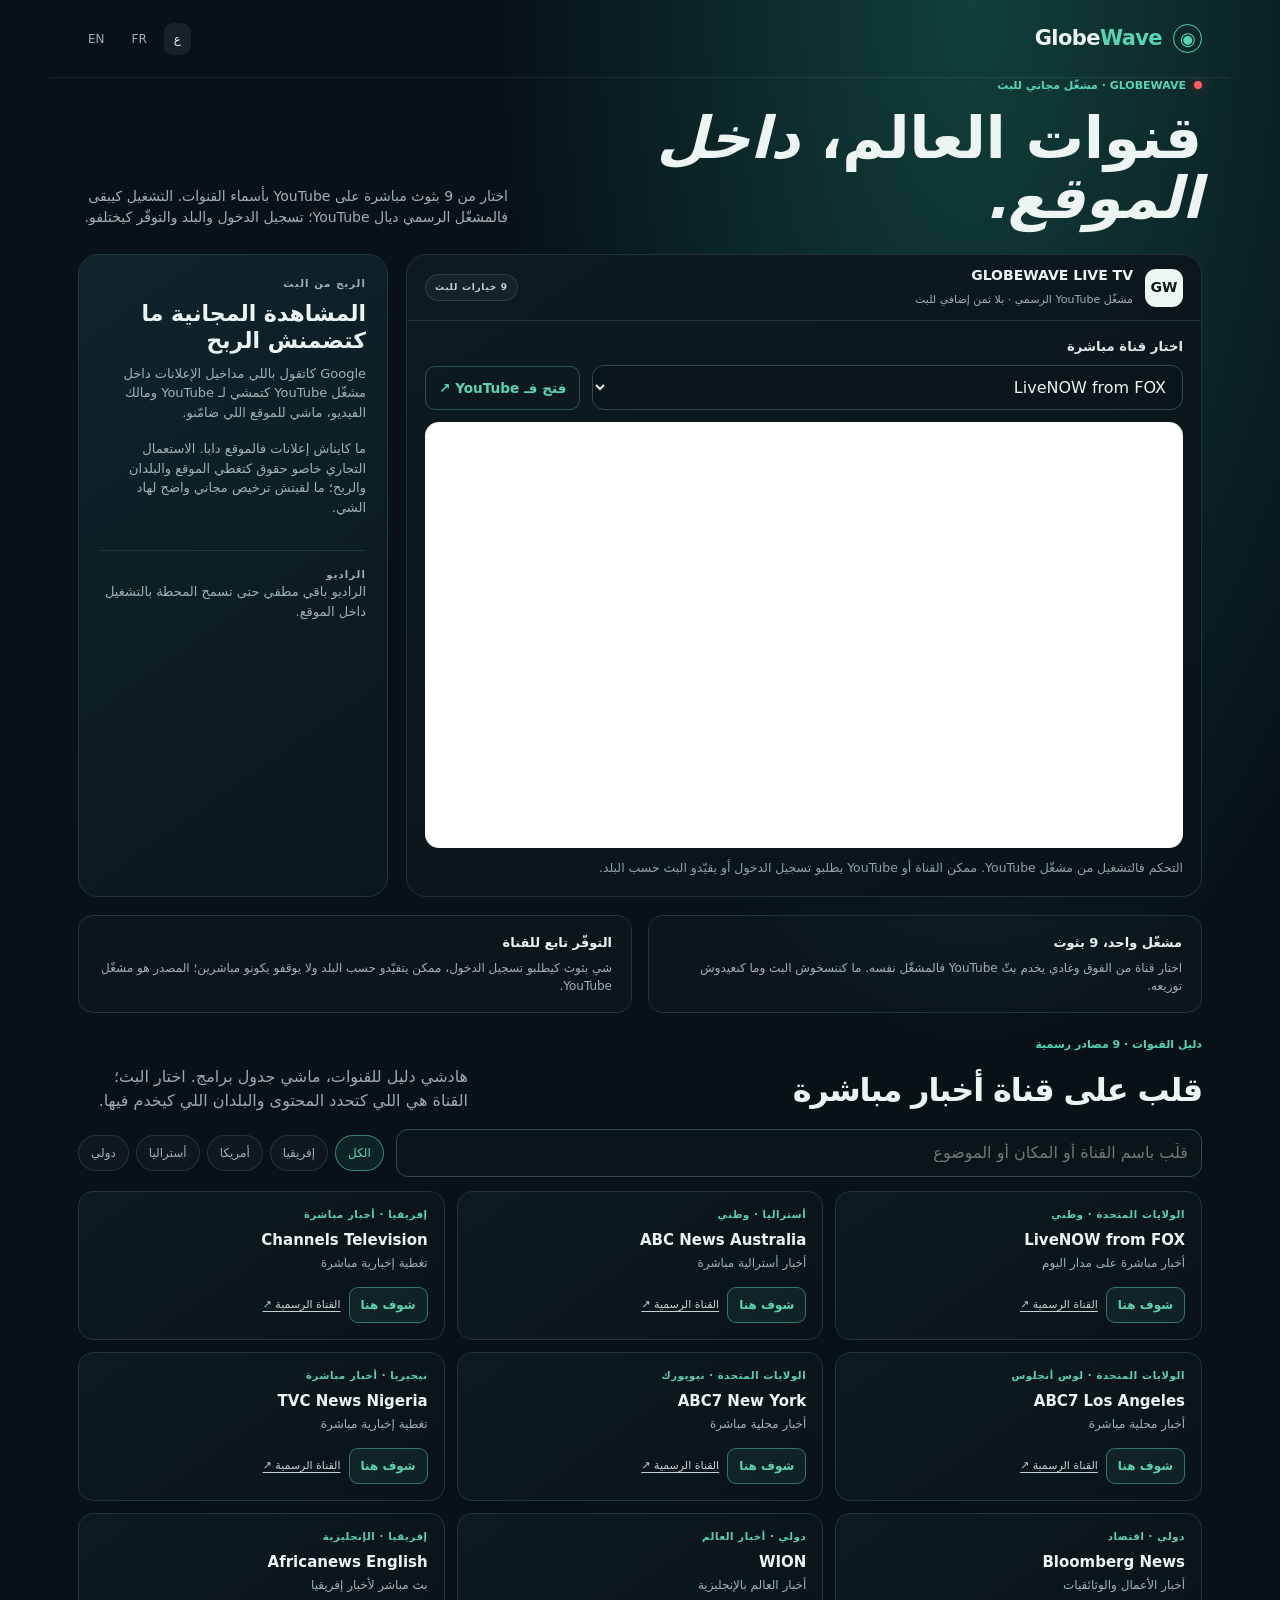
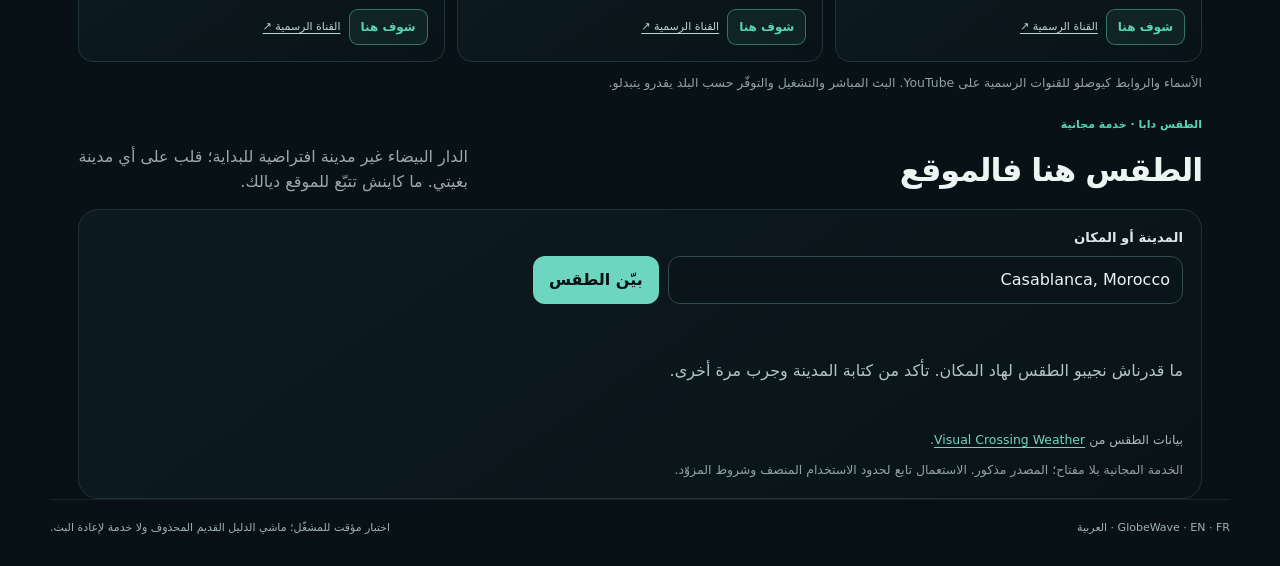
==== commit 3724606d: "Add searchable multilingual TV channel guide" ====
--- a/ar/index.html
+++ b/ar/index.html
@@ -12,6 +12,21 @@
 <main class="wrap">
 <section class="intro"><div><p class="eyebrow"><span class="live-dot"></span>GLOBEWAVE · مشغّل مجاني للبث</p><h1>قنوات العالم، <em>داخل الموقع.</em></h1></div><p>اختار من 9 بثوث مباشرة على YouTube بأسماء القنوات. التشغيل كيبقى فالمشغّل الرسمي ديال YouTube؛ تسجيل الدخول والبلد والتوفّر كيختلفو.</p></section>
 <section class="stage" aria-label="مشغّل قنوات العالم المباشرة"><article class="news-player-card"><div class="player-head"><div class="station"><div class="station-logo" aria-hidden="true">GW</div><div><h2>GLOBEWAVE LIVE TV</h2><small>مشغّل YouTube الرسمي · بلا ثمن إضافي للبث</small></div></div><span class="status-pill">9 خيارات للبث</span></div><label class="field-label" for="news-channel" data-copy="chooseNews">اختار قناة مباشرة</label><div class="news-select-row"><select id="news-channel" aria-label="اختار قناة مباشرة"><option value="fox">LiveNOW from FOX</option><option value="abcau">ABC News Australia</option><option value="channels">Channels Television</option><option value="abc7la">ABC7 Los Angeles</option><option value="abc7ny">ABC7 New York</option><option value="tvc">TVC News Nigeria</option><option value="bloomberg">Bloomberg News</option><option value="wion">WION</option><option value="africanews">Africanews English</option></select><a id="news-official-link" class="official-link" href="https://www.youtube.com/watch?v=C96oohpWBGw" target="_blank" rel="noopener noreferrer" data-copy="openOfficial">فتح فـ YouTube ↗</a></div><div class="news-frame-wrap"><iframe id="news-frame" title="بث LiveNOW from FOX مباشر" src="https://www.youtube-nocookie.com/embed/C96oohpWBGw?playsinline=1&amp;rel=0" loading="eager" allow="accelerometer; encrypted-media; gyroscope; picture-in-picture; web-share" referrerpolicy="strict-origin-when-cross-origin" allowfullscreen></iframe></div><p id="news-channel-note" class="small-note" data-copy="newsNote">التحكم فالتشغيل من مشغّل YouTube. ممكن القناة أو YouTube يطلبو تسجيل الدخول أو يقيّدو البث حسب البلد.</p></article><aside class="side-card"><span class="side-kicker" data-copy="moneyKicker">الربح من البث</span><h2 data-copy="moneyTitle">المشاهدة المجانية ما كتضمنش الربح</h2><p data-copy="moneyBody">Google كاتقول باللي مداخيل الإعلانات داخل مشغّل YouTube كتمشي لـ YouTube ومالك الفيديو، ماشي للموقع اللي ضامّنو.</p><p class="small-note" data-copy="rightsNote">ما كايناش إعلانات فالموقع دابا. الاستعمال التجاري خاصو حقوق كتغطي الموقع والبلدان والربح؛ ما لقيتش ترخيص مجاني واضح لهاد الشي.</p><hr><span class="side-kicker" data-copy="radioKicker">الراديو</span><p data-copy="radioBody">الراديو باقي مطفي حتى تسمح المحطة بالتشغيل داخل الموقع.</p></aside></section><section class="below"><article class="info"><h3>مشغّل واحد، 9 بثوث</h3><p>اختار قناة من الفوق وغادي يخدم بثّ YouTube فالمشغّل نفسه. ما كننسخوش البث وما كنعيدوش توزيعه.</p></article><article class="info"><h3>التوفّر تابع للقناة</h3><p>شي بثوث كيطلبو تسجيل الدخول، ممكن يتقيّدو حسب البلد ولا يوقفو يكونو مباشرين؛ المصدر هو مشغّل YouTube.</p></article></section>
+<section class="guide-section panel-section" id="channel-guide" aria-labelledby="guide-title">
+<div class="section-heading"><div><p class="eyebrow">دليل القنوات · 9 مصادر رسمية</p><h2 id="guide-title">قلب على قناة أخبار مباشرة</h2></div><p>هادشي دليل للقنوات، ماشي جدول برامج. اختار البث؛ القناة هي اللي كتحدد المحتوى والبلدان اللي كيخدم فيها.</p></div>
+<div class="guide-tools"><label class="sr-only" for="guide-search">قلّب على قناة</label><input id="guide-search" type="search" placeholder="قلّب باسم القناة أو المكان أو الموضوع" autocomplete="off"><div class="guide-filters" role="group" aria-label="صفّي حسب المنطقة"><button type="button" class="guide-filter is-active" data-region-filter="all" aria-pressed="true">الكل</button><button type="button" class="guide-filter" data-region-filter="africa" aria-pressed="false">إفريقيا</button><button type="button" class="guide-filter" data-region-filter="americas" aria-pressed="false">أمريكا</button><button type="button" class="guide-filter" data-region-filter="australia" aria-pressed="false">أستراليا</button><button type="button" class="guide-filter" data-region-filter="global" aria-pressed="false">دولي</button></div></div>
+<div class="guide-grid" id="guide-grid">
+<article class="guide-card" data-channel-card data-region="americas"><p class="guide-region">الولايات المتحدة · وطني</p><h3>LiveNOW from FOX</h3><p>أخبار مباشرة على مدار اليوم</p><div><button type="button" class="guide-watch" data-watch-channel="fox">شوف هنا</button><a href="https://www.youtube.com/@livenowfox" target="_blank" rel="noopener noreferrer">القناة الرسمية ↗</a></div></article>
+<article class="guide-card" data-channel-card data-region="australia"><p class="guide-region">أستراليا · وطني</p><h3>ABC News Australia</h3><p>أخبار أسترالية مباشرة</p><div><button type="button" class="guide-watch" data-watch-channel="abcau">شوف هنا</button><a href="https://www.youtube.com/@abcnewsaustralia" target="_blank" rel="noopener noreferrer">القناة الرسمية ↗</a></div></article>
+<article class="guide-card" data-channel-card data-region="africa"><p class="guide-region">إفريقيا · أخبار مباشرة</p><h3>Channels Television</h3><p>تغطية إخبارية مباشرة</p><div><button type="button" class="guide-watch" data-watch-channel="channels">شوف هنا</button><a href="https://www.youtube.com/@ChannelsTelevision" target="_blank" rel="noopener noreferrer">القناة الرسمية ↗</a></div></article>
+<article class="guide-card" data-channel-card data-region="americas"><p class="guide-region">الولايات المتحدة · لوس أنجلوس</p><h3>ABC7 Los Angeles</h3><p>أخبار محلية مباشرة</p><div><button type="button" class="guide-watch" data-watch-channel="abc7la">شوف هنا</button><a href="https://www.youtube.com/@ABC7" target="_blank" rel="noopener noreferrer">القناة الرسمية ↗</a></div></article>
+<article class="guide-card" data-channel-card data-region="americas"><p class="guide-region">الولايات المتحدة · نيويورك</p><h3>ABC7 New York</h3><p>أخبار محلية مباشرة</p><div><button type="button" class="guide-watch" data-watch-channel="abc7ny">شوف هنا</button><a href="https://www.youtube.com/@abc7NY" target="_blank" rel="noopener noreferrer">القناة الرسمية ↗</a></div></article>
+<article class="guide-card" data-channel-card data-region="africa"><p class="guide-region">نيجيريا · أخبار مباشرة</p><h3>TVC News Nigeria</h3><p>تغطية إخبارية مباشرة</p><div><button type="button" class="guide-watch" data-watch-channel="tvc">شوف هنا</button><a href="https://www.youtube.com/@tvcnewsnigeria" target="_blank" rel="noopener noreferrer">القناة الرسمية ↗</a></div></article>
+<article class="guide-card" data-channel-card data-region="global"><p class="guide-region">دولي · اقتصاد</p><h3>Bloomberg News</h3><p>أخبار الأعمال والوثائقيات</p><div><button type="button" class="guide-watch" data-watch-channel="bloomberg">شوف هنا</button><a href="https://www.youtube.com/@Bloomberg-News" target="_blank" rel="noopener noreferrer">القناة الرسمية ↗</a></div></article>
+<article class="guide-card" data-channel-card data-region="global"><p class="guide-region">دولي · أخبار العالم</p><h3>WION</h3><p>أخبار العالم بالإنجليزية</p><div><button type="button" class="guide-watch" data-watch-channel="wion">شوف هنا</button><a href="https://www.youtube.com/@WION" target="_blank" rel="noopener noreferrer">القناة الرسمية ↗</a></div></article>
+<article class="guide-card" data-channel-card data-region="africa"><p class="guide-region">إفريقيا · الإنجليزية</p><h3>Africanews English</h3><p>بث مباشر لأخبار إفريقيا</p><div><button type="button" class="guide-watch" data-watch-channel="africanews">شوف هنا</button><a href="https://www.youtube.com/@africanews" target="_blank" rel="noopener noreferrer">القناة الرسمية ↗</a></div></article>
+</div><p id="guide-empty" class="guide-empty" hidden>ما لقيتش قنوات لهاد البحث. جرّب كلمة أو منطقة أخرى.</p><p class="small-note guide-note">الأسماء والروابط كيوصلو للقنوات الرسمية على YouTube. البث المباشر والتشغيل والتوفّر حسب البلد يقدرو يتبدلو.</p>
+</section>
 <section class="weather-section panel-section" id="weather" aria-labelledby="weather-title"><div class="section-heading"><div><p class="eyebrow" data-copy="weatherEyebrow">الطقس دابا · خدمة مجانية</p><h2 id="weather-title" data-copy="weatherTitle">الطقس هنا فالموقع</h2></div><p data-copy="weatherIntro">الدار البيضاء غير مدينة افتراضية للبداية؛ قلب على أي مدينة بغيتي. ما كاينش تتبّع للموقع ديالك.</p></div><article class="weather-card"><form id="weather-form" class="weather-form"><label class="field-label" for="weather-city" data-copy="cityLabel">المدينة أو المكان</label><div class="weather-controls"><input id="weather-city" name="city" value="Casablanca, Morocco" autocomplete="off" maxlength="100"><button type="submit" data-copy="weatherSearch">بيّن الطقس</button></div></form><div id="weather-result" class="weather-result" aria-live="polite"><div class="weather-loading" data-copy="weatherLoading">كنحمّلو حالة الطقس دابا…</div></div><p class="attribution"><span data-copy="weatherCredit">بيانات الطقس من</span> <a href="https://www.visualcrossing.com/" target="_blank" rel="noopener noreferrer">Visual Crossing Weather</a>.</p><p class="small-note" data-copy="weatherTerms">الخدمة المجانية بلا مفتاح؛ المصدر مذكور. الاستعمال تابع لحدود الاستخدام المنصف وشروط المزوّد.</p></article></section>
 </main>
 <footer class="footer wrap"><span>GlobeWave · EN · FR · العربية</span><span data-i18n="footer">اختبار مؤقت للمشغّل؛ ماشي الدليل القديم المحذوف ولا خدمة لإعادة البث.</span></footer>
--- a/assets/player.css
+++ b/assets/player.css
@@ -7,3 +7,26 @@
 /* Main channel player */
 .stage{grid-template-columns:minmax(0,1fr) 310px}.news-player-card .player-head{margin:-18px -18px 16px}.news-player-card iframe{background:#020607}.side-card hr{width:100%;border:0;border-top:1px solid var(--line);margin:16px 0}.side-card .small-note{margin-top:0}.side-card .side-kicker:not(:first-child){margin-top:0}
 @media(max-width:820px){.stage{grid-template-columns:1fr}.news-player-card .player-head{margin:-14px -14px 14px}}
+
+/* Searchable multilingual channel guide */
+.sr-only{position:absolute;width:1px;height:1px;padding:0;margin:-1px;overflow:hidden;clip:rect(0,0,0,0);white-space:nowrap;border:0}
+.guide-tools{display:grid;grid-template-columns:minmax(220px,1fr) auto;gap:12px;align-items:center;margin-bottom:14px}
+.guide-tools input{width:100%;min-width:0;color:var(--ink);background:#0a1519;border:1px solid #334a50;border-radius:12px;padding:11px 13px;font:inherit}
+.guide-filters{display:flex;flex-wrap:wrap;gap:7px}
+.guide-filter{border:1px solid #ffffff1c;border-radius:999px;background:#ffffff08;color:var(--muted);padding:8px 12px;font:inherit;font-size:12px;cursor:pointer}
+.guide-filter:hover,.guide-filter.is-active{border-color:#58d4b188;background:#58d4b119;color:var(--mint)}
+.guide-grid{display:grid;grid-template-columns:repeat(3,minmax(0,1fr));gap:12px}
+.guide-card{display:flex;min-width:0;flex-direction:column;padding:16px;border:1px solid var(--line);border-radius:15px;background:linear-gradient(145deg,#0d1b20,#091317)}
+.guide-card[hidden]{display:none}
+.guide-card .guide-region{font-size:10px;line-height:1.35;text-transform:uppercase;letter-spacing:.065em;color:var(--mint);font-weight:750;margin:0 0 9px}
+.guide-card h3{font-size:15px;margin:0 0 4px;line-height:1.3}
+.guide-card>p:not(.guide-region){font-size:12px;color:var(--muted);margin:0 0 15px}
+.guide-card>div{display:flex;gap:8px;align-items:center;margin-top:auto;flex-wrap:wrap}
+.guide-watch{border:1px solid #58d4b177;border-radius:9px;background:#58d4b114;color:var(--mint);padding:8px 11px;font:inherit;font-size:12px;font-weight:750;cursor:pointer}
+.guide-watch:hover{background:#58d4b12b}
+.guide-card a{color:#c1d2d2;text-decoration:underline;text-underline-offset:3px;font-size:11px}
+.guide-empty{border:1px dashed #ffffff2a;border-radius:12px;padding:18px;text-align:center;color:var(--muted)}
+.guide-note{margin-top:12px}
+.guide-tools input:focus-visible,.guide-filter:focus-visible,.guide-watch:focus-visible,.guide-card a:focus-visible{outline:2px solid var(--mint);outline-offset:2px}
+@media(max-width:900px){.guide-grid{grid-template-columns:repeat(2,minmax(0,1fr))}.guide-tools{grid-template-columns:1fr}}
+@media(max-width:520px){.guide-grid{grid-template-columns:1fr}.guide-card{padding:14px}.guide-filters{gap:6px}.guide-filter{padding:7px 10px}}
